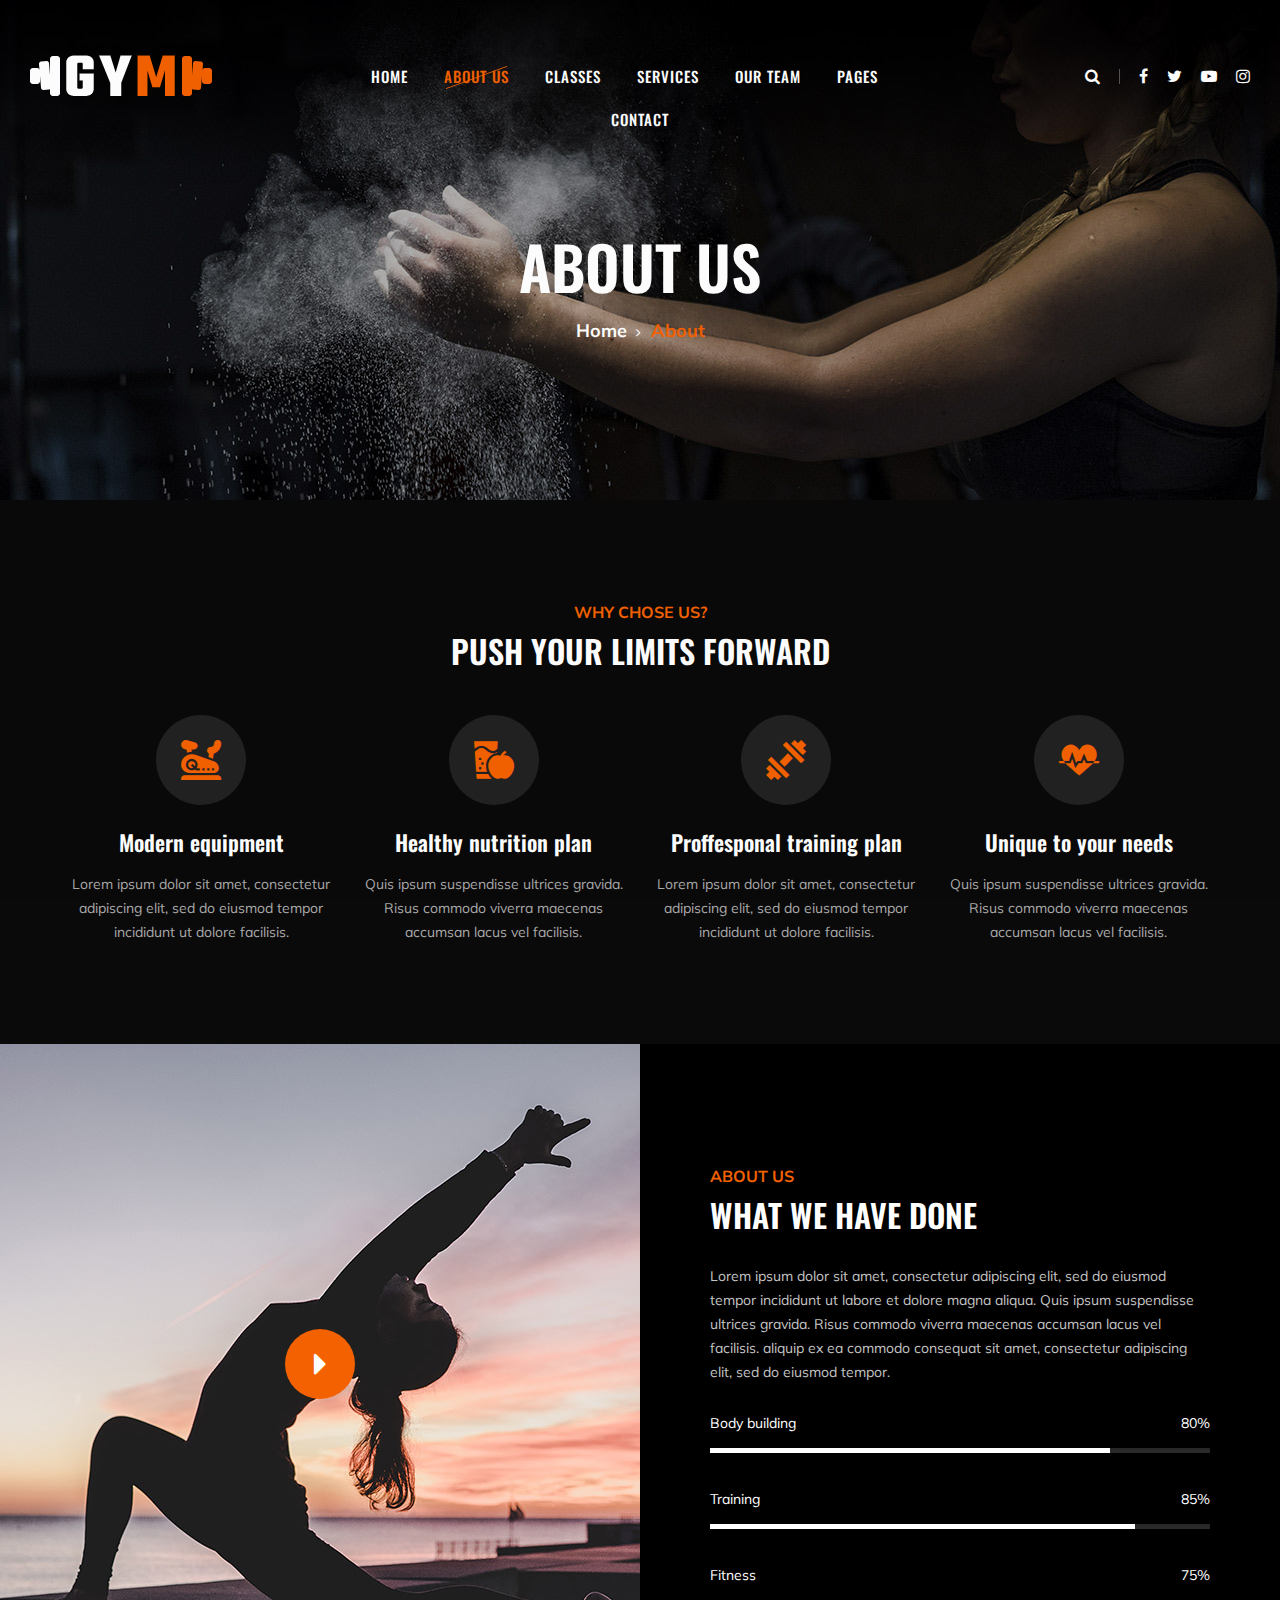
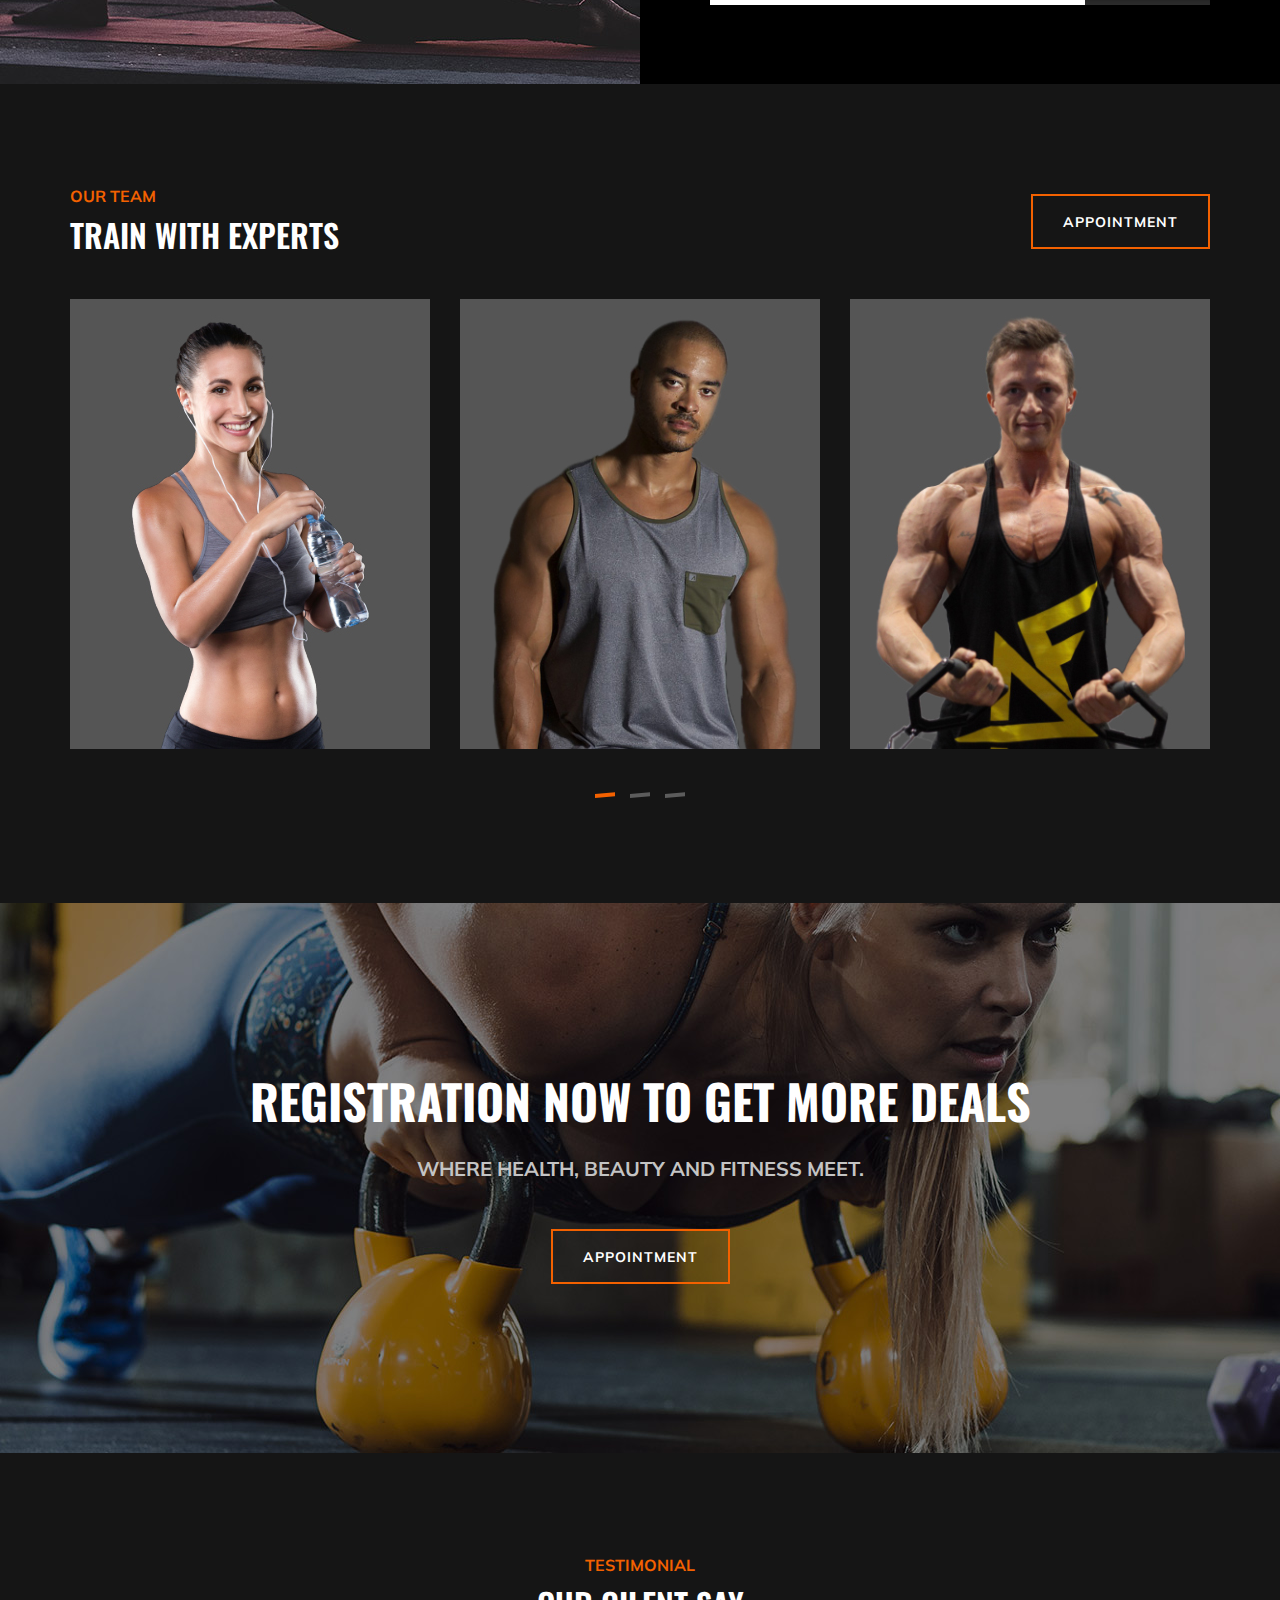
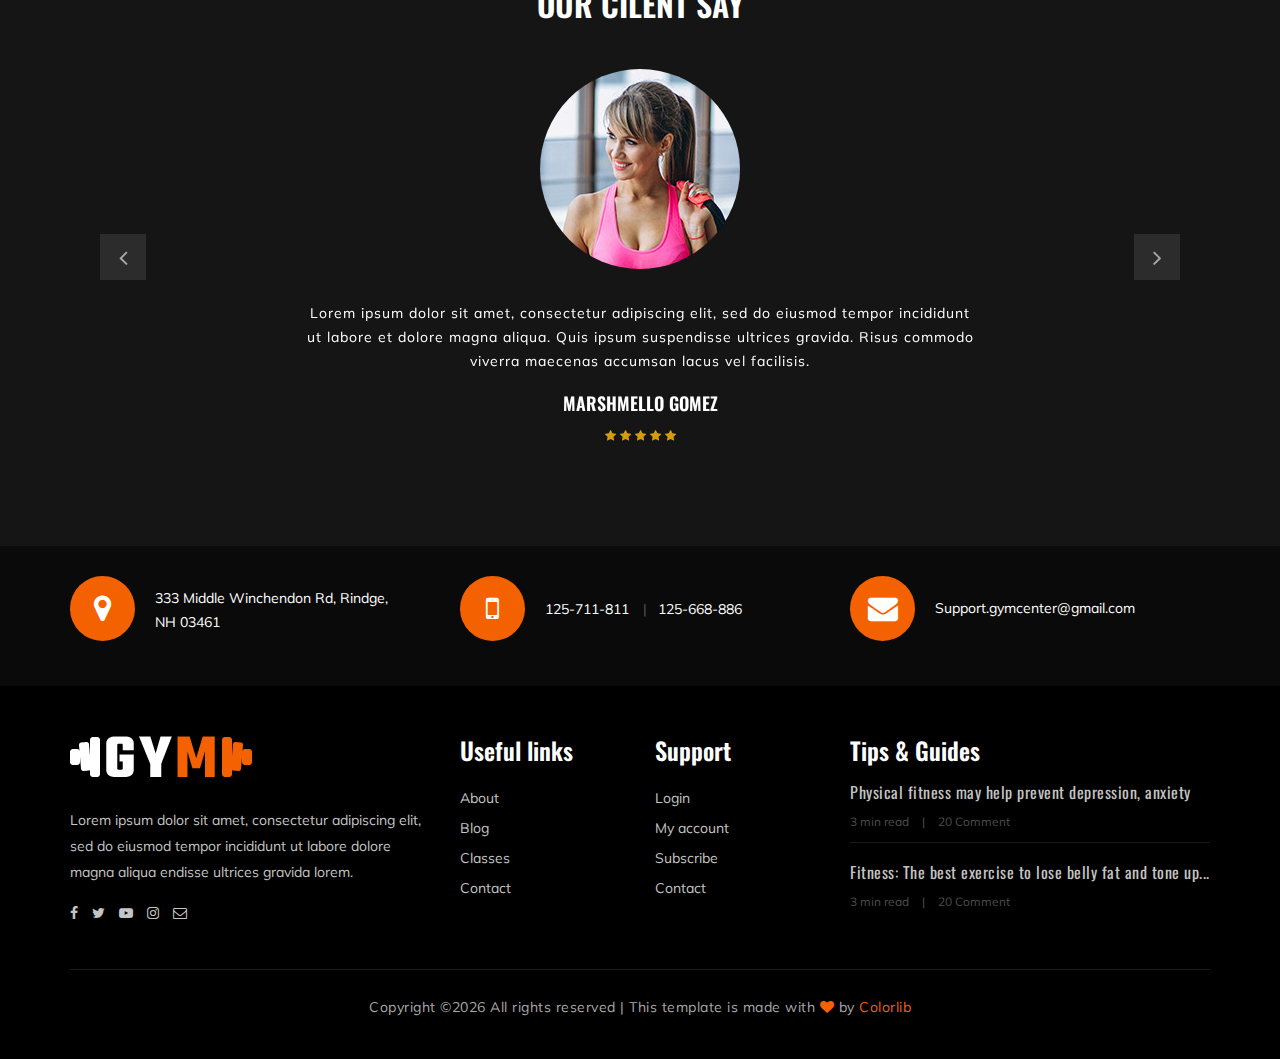
==== gymlife/about-us.html @ efa11c19 "Adicionados arquivos originais do template" ====
<!DOCTYPE html>
<html lang="zxx">

<head>
    <meta charset="UTF-8">
    <meta name="description" content="Gym Template">
    <meta name="keywords" content="Gym, unica, creative, html">
    <meta name="viewport" content="width=device-width, initial-scale=1.0">
    <meta http-equiv="X-UA-Compatible" content="ie=edge">
    <title>Gym | Template</title>

    <!-- Google Font -->
    <link href="https://fonts.googleapis.com/css?family=Muli:300,400,500,600,700,800,900&display=swap" rel="stylesheet">
    <link href="https://fonts.googleapis.com/css?family=Oswald:300,400,500,600,700&display=swap" rel="stylesheet">

    <!-- Css Styles -->
    <link rel="stylesheet" href="css/bootstrap.min.css" type="text/css">
    <link rel="stylesheet" href="css/font-awesome.min.css" type="text/css">
    <link rel="stylesheet" href="css/flaticon.css" type="text/css">
    <link rel="stylesheet" href="css/owl.carousel.min.css" type="text/css">
    <link rel="stylesheet" href="css/barfiller.css" type="text/css">
    <link rel="stylesheet" href="css/magnific-popup.css" type="text/css">
    <link rel="stylesheet" href="css/slicknav.min.css" type="text/css">
    <link rel="stylesheet" href="css/style.css" type="text/css">
</head>

<body>
    <!-- Page Preloder -->
    <div id="preloder">
        <div class="loader"></div>
    </div>

 <!-- Offcanvas Menu Section Begin -->
    <div class="offcanvas-menu-overlay"></div>
    <div class="offcanvas-menu-wrapper">
        <div class="canvas-close">
            <i class="fa fa-close"></i>
        </div>
        <div class="canvas-search search-switch">
            <i class="fa fa-search"></i>
        </div>
        <nav class="canvas-menu mobile-menu">
            <ul>
                <li><a href="./index.html">Home</a></li>
                <li><a href="./about-us.html">About Us</a></li>
                <li><a href="./classes.html">Classes</a></li>
                <li><a href="./services.html">Services</a></li>
                <li><a href="./team.html">Our Team</a></li>
                <li><a href="#">Pages</a>
                    <ul class="dropdown">
                        <li><a href="./about-us.html">About us</a></li>
                        <li><a href="./class-timetable.html">Classes timetable</a></li>
                        <li><a href="./bmi-calculator.html">Bmi calculate</a></li>
                        <li><a href="./team.html">Our team</a></li>
                        <li><a href="./gallery.html">Gallery</a></li>
                        <li><a href="./blog.html">Our blog</a></li>
                        <li><a href="./404.html">404</a></li>
                    </ul>
                </li>
                <li><a href="./contact.html">Contact</a></li>
            </ul>
        </nav>
        <div id="mobile-menu-wrap"></div>
        <div class="canvas-social">
            <a href="#"><i class="fa fa-facebook"></i></a>
            <a href="#"><i class="fa fa-twitter"></i></a>
            <a href="#"><i class="fa fa-youtube-play"></i></a>
            <a href="#"><i class="fa fa-instagram"></i></a>
        </div>
    </div>
    <!-- Offcanvas Menu Section End -->

    <!-- Header Section Begin -->
    <header class="header-section">
        <div class="container-fluid">
            <div class="row">
                <div class="col-lg-3">
                    <div class="logo">
                        <a href="./index.html">
                            <img src="img/logo.png" alt="">
                        </a>
                    </div>
                </div>
                <div class="col-lg-6">
                    <nav class="nav-menu">
                        <ul>
                            <li><a href="./index.html">Home</a></li>
                            <li class="active"><a href="./about-us.html">About Us</a></li>
                            <li><a href="./class-details.html">Classes</a></li>
                            <li><a href="./services.html">Services</a></li>
                            <li><a href="./team.html">Our Team</a></li>
                            <li><a href="#">Pages</a>
                                <ul class="dropdown">
                                    <li><a href="./about-us.html">About us</a></li>
                                    <li><a href="./class-timetable.html">Classes timetable</a></li>
                                    <li><a href="./bmi-calculator.html">Bmi calculate</a></li>
                                    <li><a href="./team.html">Our team</a></li>
                                    <li><a href="./gallery.html">Gallery</a></li>
                                    <li><a href="./blog.html">Our blog</a></li>
                                    <li><a href="./404.html">404</a></li>
                                </ul>
                            </li>
                            <li><a href="./contact.html">Contact</a></li>
                        </ul>
                    </nav>
                </div>
                <div class="col-lg-3">
                    <div class="top-option">
                        <div class="to-search search-switch">
                            <i class="fa fa-search"></i>
                        </div>
                        <div class="to-social">
                            <a href="#"><i class="fa fa-facebook"></i></a>
                            <a href="#"><i class="fa fa-twitter"></i></a>
                            <a href="#"><i class="fa fa-youtube-play"></i></a>
                            <a href="#"><i class="fa fa-instagram"></i></a>
                        </div>
                    </div>
                </div>
            </div>
            <div class="canvas-open">
                <i class="fa fa-bars"></i>
            </div>
        </div>
    </header>
    <!-- Header End -->

    <!-- Breadcrumb Section Begin -->
    <section class="breadcrumb-section set-bg" data-setbg="img/breadcrumb-bg.jpg">
        <div class="container">
            <div class="row">
                <div class="col-lg-12 text-center">
                    <div class="breadcrumb-text">
                        <h2>About us</h2>
                        <div class="bt-option">
                            <a href="./index.html">Home</a>
                            <span>About</span>
                        </div>
                    </div>
                </div>
            </div>
        </div>
    </section>
    <!-- Breadcrumb Section End -->

    <!-- ChoseUs Section Begin -->
    <section class="choseus-section spad">
        <div class="container">
            <div class="row">
                <div class="col-lg-12">
                    <div class="section-title">
                        <span>Why chose us?</span>
                        <h2>PUSH YOUR LIMITS FORWARD</h2>
                    </div>
                </div>
            </div>
            <div class="row">
                <div class="col-lg-3 col-sm-6">
                    <div class="cs-item">
                        <span class="flaticon-034-stationary-bike"></span>
                        <h4>Modern equipment</h4>
                        <p>Lorem ipsum dolor sit amet, consectetur adipiscing elit, sed do eiusmod tempor incididunt ut
                            dolore facilisis.</p>
                    </div>
                </div>
                <div class="col-lg-3 col-sm-6">
                    <div class="cs-item">
                        <span class="flaticon-033-juice"></span>
                        <h4>Healthy nutrition plan</h4>
                        <p>Quis ipsum suspendisse ultrices gravida. Risus commodo viverra maecenas accumsan lacus vel
                            facilisis.</p>
                    </div>
                </div>
                <div class="col-lg-3 col-sm-6">
                    <div class="cs-item">
                        <span class="flaticon-002-dumbell"></span>
                        <h4>Proffesponal training plan</h4>
                        <p>Lorem ipsum dolor sit amet, consectetur adipiscing elit, sed do eiusmod tempor incididunt ut
                            dolore facilisis.</p>
                    </div>
                </div>
                <div class="col-lg-3 col-sm-6">
                    <div class="cs-item">
                        <span class="flaticon-014-heart-beat"></span>
                        <h4>Unique to your needs</h4>
                        <p>Quis ipsum suspendisse ultrices gravida. Risus commodo viverra maecenas accumsan lacus vel
                            facilisis.</p>
                    </div>
                </div>
            </div>
        </div>
    </section>
    <!-- ChoseUs Section End -->

    <!-- About US Section Begin -->
    <section class="aboutus-section">
        <div class="container-fluid">
            <div class="row">
                <div class="col-lg-6 p-0">
                    <div class="about-video set-bg" data-setbg="img/about-us.jpg">
                        <a href="https://www.youtube.com/watch?v=EzKkl64rRbM" class="play-btn video-popup"><i
                                class="fa fa-caret-right"></i></a>
                    </div>
                </div>
                <div class="col-lg-6 p-0">
                    <div class="about-text">
                        <div class="section-title">
                            <span>About Us</span>
                            <h2>What we have done</h2>
                        </div>
                        <div class="at-desc">
                            <p>Lorem ipsum dolor sit amet, consectetur adipiscing elit, sed do eiusmod tempor incididunt
                                ut labore et dolore magna aliqua. Quis ipsum suspendisse ultrices gravida. Risus commodo
                                viverra maecenas accumsan lacus vel facilisis. aliquip ex ea commodo consequat sit amet,
                                consectetur adipiscing elit, sed do eiusmod tempor.</p>
                        </div>
                        <div class="about-bar">
                            <div class="ab-item">
                                <p>Body building</p>
                                <div id="bar1" class="barfiller">
                                    <span class="fill" data-percentage="80"></span>
                                    <div class="tipWrap">
                                        <span class="tip"></span>
                                    </div>
                                </div>
                            </div>
                            <div class="ab-item">
                                <p>Training</p>
                                <div id="bar2" class="barfiller">
                                    <span class="fill" data-percentage="85"></span>
                                    <div class="tipWrap">
                                        <span class="tip"></span>
                                    </div>
                                </div>
                            </div>
                            <div class="ab-item">
                                <p>Fitness</p>
                                <div id="bar3" class="barfiller">
                                    <span class="fill" data-percentage="75"></span>
                                    <div class="tipWrap">
                                        <span class="tip"></span>
                                    </div>
                                </div>
                            </div>
                        </div>
                    </div>
                </div>
            </div>
        </div>
    </section>
    <!-- About US Section End -->

    <!-- Team Section Begin -->
    <section class="team-section spad">
        <div class="container">
            <div class="row">
                <div class="col-lg-12">
                    <div class="team-title">
                        <div class="section-title">
                            <span>Our Team</span>
                            <h2>TRAIN WITH EXPERTS</h2>
                        </div>
                        <a href="#" class="primary-btn btn-normal appoinment-btn">appointment</a>
                    </div>
                </div>
            </div>
            <div class="row">
                <div class="ts-slider owl-carousel">
                    <div class="col-lg-4">
                        <div class="ts-item set-bg" data-setbg="img/team/team-1.jpg">
                            <div class="ts_text">
                                <h4>Athart Rachel</h4>
                                <span>Gym Trainer</span>
                            </div>
                        </div>
                    </div>
                    <div class="col-lg-4">
                        <div class="ts-item set-bg" data-setbg="img/team/team-2.jpg">
                            <div class="ts_text">
                                <h4>Athart Rachel</h4>
                                <span>Gym Trainer</span>
                            </div>
                        </div>
                    </div>
                    <div class="col-lg-4">
                        <div class="ts-item set-bg" data-setbg="img/team/team-3.jpg">
                            <div class="ts_text">
                                <h4>Athart Rachel</h4>
                                <span>Gym Trainer</span>
                            </div>
                        </div>
                    </div>
                    <div class="col-lg-4">
                        <div class="ts-item set-bg" data-setbg="img/team/team-4.jpg">
                            <div class="ts_text">
                                <h4>Athart Rachel</h4>
                                <span>Gym Trainer</span>
                            </div>
                        </div>
                    </div>
                    <div class="col-lg-4">
                        <div class="ts-item set-bg" data-setbg="img/team/team-5.jpg">
                            <div class="ts_text">
                                <h4>Athart Rachel</h4>
                                <span>Gym Trainer</span>
                            </div>
                        </div>
                    </div>
                    <div class="col-lg-4">
                        <div class="ts-item set-bg" data-setbg="img/team/team-6.jpg">
                            <div class="ts_text">
                                <h4>Athart Rachel</h4>
                                <span>Gym Trainer</span>
                            </div>
                        </div>
                    </div>
                </div>
            </div>
        </div>
    </section>
    <!-- Team Section End -->

    <!-- Banner Section Begin -->
    <section class="banner-section set-bg" data-setbg="img/banner-bg.jpg">
        <div class="container">
            <div class="row">
                <div class="col-lg-12 text-center">
                    <div class="bs-text">
                        <h2>registration now to get more deals</h2>
                        <div class="bt-tips">Where health, beauty and fitness meet.</div>
                        <a href="#" class="primary-btn  btn-normal">Appointment</a>
                    </div>
                </div>
            </div>
        </div>
    </section>
    <!-- Banner Section End -->

    <!-- Testimonial Section Begin -->
    <section class="testimonial-section spad">
        <div class="container">
            <div class="row">
                <div class="col-lg-12">
                    <div class="section-title">
                        <span>Testimonial</span>
                        <h2>Our cilent say</h2>
                    </div>
                </div>
            </div>
            <div class="ts_slider owl-carousel">
                <div class="ts_item">
                    <div class="row">
                        <div class="col-lg-12 text-center">
                            <div class="ti_pic">
                                <img src="img/testimonial/testimonial-1.jpg" alt="">
                            </div>
                            <div class="ti_text">
                                <p>Lorem ipsum dolor sit amet, consectetur adipiscing elit, sed do eiusmod tempor
                                    incididunt<br /> ut labore et dolore magna aliqua. Quis ipsum suspendisse ultrices
                                    gravida. Risus commodo<br /> viverra maecenas accumsan lacus vel facilisis.</p>
                                <h5>Marshmello Gomez</h5>
                                <div class="tt-rating">
                                    <i class="fa fa-star"></i>
                                    <i class="fa fa-star"></i>
                                    <i class="fa fa-star"></i>
                                    <i class="fa fa-star"></i>
                                    <i class="fa fa-star"></i>
                                </div>
                            </div>
                        </div>
                    </div>
                </div>
                <div class="ts_item">
                    <div class="row">
                        <div class="col-lg-12 text-center">
                            <div class="ti_pic">
                                <img src="img/testimonial/testimonial-2.jpg" alt="">
                            </div>
                            <div class="ti_text">
                                <p>Lorem ipsum dolor sit amet, consectetur adipiscing elit, sed do eiusmod tempor
                                    incididunt<br /> ut labore et dolore magna aliqua. Quis ipsum suspendisse ultrices
                                    gravida. Risus commodo<br /> viverra maecenas accumsan lacus vel facilisis.</p>
                                <h5>Marshmello Gomez</h5>
                                <div class="tt-rating">
                                    <i class="fa fa-star"></i>
                                    <i class="fa fa-star"></i>
                                    <i class="fa fa-star"></i>
                                    <i class="fa fa-star"></i>
                                    <i class="fa fa-star"></i>
                                </div>
                            </div>
                        </div>
                    </div>
                </div>
            </div>
        </div>
    </section>
    <!-- Testimonial Section End -->

    <!-- Get In Touch Section Begin -->
    <div class="gettouch-section">
        <div class="container">
            <div class="row">
                <div class="col-md-4">
                    <div class="gt-text">
                        <i class="fa fa-map-marker"></i>
                        <p>333 Middle Winchendon Rd, Rindge,<br/> NH 03461</p>
                    </div>
                </div>
                <div class="col-md-4">
                    <div class="gt-text">
                        <i class="fa fa-mobile"></i>
                        <ul>
                            <li>125-711-811</li>
                            <li>125-668-886</li>
                        </ul>
                    </div>
                </div>
                <div class="col-md-4">
                    <div class="gt-text email">
                        <i class="fa fa-envelope"></i>
                        <p>Support.gymcenter@gmail.com</p>
                    </div>
                </div>
            </div>
        </div>
    </div>
    <!-- Get In Touch Section End -->

    <!-- Footer Section Begin -->
    <section class="footer-section">
        <div class="container">
            <div class="row">
                <div class="col-lg-4">
                    <div class="fs-about">
                        <div class="fa-logo">
                            <a href="#"><img src="img/logo.png" alt=""></a>
                        </div>
                        <p>Lorem ipsum dolor sit amet, consectetur adipiscing elit, sed do eiusmod tempor incididunt ut
                            labore dolore magna aliqua endisse ultrices gravida lorem.</p>
                        <div class="fa-social">
                            <a href="#"><i class="fa fa-facebook"></i></a>
                            <a href="#"><i class="fa fa-twitter"></i></a>
                            <a href="#"><i class="fa fa-youtube-play"></i></a>
                            <a href="#"><i class="fa fa-instagram"></i></a>
                            <a href="#"><i class="fa  fa-envelope-o"></i></a>
                        </div>
                    </div>
                </div>
                <div class="col-lg-2 col-md-3 col-sm-6">
                    <div class="fs-widget">
                        <h4>Useful links</h4>
                        <ul>
                            <li><a href="#">About</a></li>
                            <li><a href="#">Blog</a></li>
                            <li><a href="#">Classes</a></li>
                            <li><a href="#">Contact</a></li>
                        </ul>
                    </div>
                </div>
                <div class="col-lg-2 col-md-3 col-sm-6">
                    <div class="fs-widget">
                        <h4>Support</h4>
                        <ul>
                            <li><a href="#">Login</a></li>
                            <li><a href="#">My account</a></li>
                            <li><a href="#">Subscribe</a></li>
                            <li><a href="#">Contact</a></li>
                        </ul>
                    </div>
                </div>
                <div class="col-lg-4 col-md-6">
                    <div class="fs-widget">
                        <h4>Tips & Guides</h4>
                        <div class="fw-recent">
                            <h6><a href="#">Physical fitness may help prevent depression, anxiety</a></h6>
                            <ul>
                                <li>3 min read</li>
                                <li>20 Comment</li>
                            </ul>
                        </div>
                        <div class="fw-recent">
                            <h6><a href="#">Fitness: The best exercise to lose belly fat and tone up...</a></h6>
                            <ul>
                                <li>3 min read</li>
                                <li>20 Comment</li>
                            </ul>
                        </div>
                    </div>
                </div>
            </div>
            <div class="row">
                <div class="col-lg-12 text-center">
                    <div class="copyright-text">
                        <p><!-- Link back to Colorlib can't be removed. Template is licensed under CC BY 3.0. -->
  Copyright &copy;<script>document.write(new Date().getFullYear());</script> All rights reserved | This template is made with <i class="fa fa-heart" aria-hidden="true"></i> by <a href="https://colorlib.com" target="_blank">Colorlib</a>
  <!-- Link back to Colorlib can't be removed. Template is licensed under CC BY 3.0. --></p>
                    </div>
                </div>
            </div>
        </div>
    </section>
    <!-- Footer Section End -->

    <!-- Search model Begin -->
    <div class="search-model">
        <div class="h-100 d-flex align-items-center justify-content-center">
            <div class="search-close-switch">+</div>
            <form class="search-model-form">
                <input type="text" id="search-input" placeholder="Search here.....">
            </form>
        </div>
    </div>
    <!-- Search model end -->

    <!-- Js Plugins -->
    <script src="js/jquery-3.3.1.min.js"></script>
    <script src="js/bootstrap.min.js"></script>
    <script src="js/jquery.magnific-popup.min.js"></script>
    <script src="js/masonry.pkgd.min.js"></script>
    <script src="js/jquery.barfiller.js"></script>
    <script src="js/jquery.slicknav.js"></script>
    <script src="js/owl.carousel.min.js"></script>
    <script src="js/main.js"></script>


</body>

</html>
---- gymlife/css/flaticon.css ----
/*
  	Flaticon icon font: Flaticon
  	Creation date: 19/02/2019 07:27
  	*/

@font-face {
  font-family: "Flaticon";
  src: url("../fonts/Flaticon.eot");
  src: url("../fonts/Flaticon.eot?#iefix") format("embedded-opentype"),
       url("../fonts/Flaticon.woff2") format("woff2"),
       url("../fonts/Flaticon.woff") format("woff"),
       url("../fonts/Flaticon.ttf") format("truetype"),
       url("../fonts/Flaticon.svg#Flaticon") format("svg");
  font-weight: normal;
  font-style: normal;
}

@media screen and (-webkit-min-device-pixel-ratio:0) {
  @font-face {
    font-family: "Flaticon";
    src: url("../fonts/Flaticon.svg#Flaticon") format("svg");
  }
}

[class^="flaticon-"]:before, [class*=" flaticon-"]:before,
[class^="flaticon-"]:after, [class*=" flaticon-"]:after {   
  font-family: Flaticon;
  font-size: 40px;
  font-style: normal;
  margin-left: 0;
}

.flaticon-001-mattress:before { content: "\f100"; }
.flaticon-002-dumbell:before { content: "\f101"; }
.flaticon-003-weight:before { content: "\f102"; }
.flaticon-004-measuring-tape:before { content: "\f103"; }
.flaticon-005-clipboard:before { content: "\f104"; }
.flaticon-006-weight-1:before { content: "\f105"; }
.flaticon-007-rings:before { content: "\f106"; }
.flaticon-008-calendar:before { content: "\f107"; }
.flaticon-009-smartwatch:before { content: "\f108"; }
.flaticon-010-lockers:before { content: "\f109"; }
.flaticon-011-punching-ball:before { content: "\f10a"; }
.flaticon-012-bag:before { content: "\f10b"; }
.flaticon-013-balance:before { content: "\f10c"; }
.flaticon-014-heart-beat:before { content: "\f10d"; }
.flaticon-015-proteins:before { content: "\f10e"; }
.flaticon-016-fitness:before { content: "\f10f"; }
.flaticon-017-pull-up-bar:before { content: "\f110"; }
.flaticon-018-scale:before { content: "\f111"; }
.flaticon-019-bands:before { content: "\f112"; }
.flaticon-020-smartphone:before { content: "\f113"; }
.flaticon-021-tshirt:before { content: "\f114"; }
.flaticon-022-short:before { content: "\f115"; }
.flaticon-023-dumbbells:before { content: "\f116"; }
.flaticon-024-jumping-rope:before { content: "\f117"; }
.flaticon-025-fitness-1:before { content: "\f118"; }
.flaticon-026-gym:before { content: "\f119"; }
.flaticon-027-fitness-2:before { content: "\f11a"; }
.flaticon-028-weightlifting:before { content: "\f11b"; }
.flaticon-029-wheel:before { content: "\f11c"; }
.flaticon-030-dumbbells-1:before { content: "\f11d"; }
.flaticon-031-workout:before { content: "\f11e"; }
.flaticon-032-bottle:before { content: "\f11f"; }
.flaticon-033-juice:before { content: "\f120"; }
.flaticon-034-stationary-bike:before { content: "\f121"; }
.flaticon-035-punching-ball-1:before { content: "\f122"; }
.flaticon-036-timer:before { content: "\f123"; }
.flaticon-037-medal:before { content: "\f124"; }
.flaticon-038-treadmill:before { content: "\f125"; }
.flaticon-039-syringe:before { content: "\f126"; }
.flaticon-040-whistle:before { content: "\f127"; }
.flaticon-041-chest:before { content: "\f128"; }
.flaticon-042-pills:before { content: "\f129"; }
.flaticon-043-mp3:before { content: "\f12a"; }
.flaticon-044-no-smoking:before { content: "\f12b"; }
.flaticon-045-boxing-gloves:before { content: "\f12c"; }
.flaticon-046-gloves:before { content: "\f12d"; }
.flaticon-047-buck:before { content: "\f12e"; }
.flaticon-048-headgear:before { content: "\f12f"; }
.flaticon-049-hand-grip:before { content: "\f130"; }
.flaticon-050-no-fast-food:before { content: "\f131"; }
---- gymlife/css/barfiller.css ----
body {
    font-family: Arial;
}

.barfiller {
    width:100%;
    height:12px;
    background:#fcfcfc;
    border:1px solid #ccc;
    position:relative;
    margin-bottom:20px;
    box-shadow: inset 1px 4px 9px -6px rgba(0,0,0,.5); 
    -moz-box-shadow: inset 1px 4px 9px -6px rgba(0,0,0,.5); 
}

.barfiller .fill {
    display:block;
    position:relative;
    width:0px;
    height:100%;
    background:#333;
    z-index:1;
}

.barfiller .tipWrap {
    display:none;
}

.barfiller .tip {
    margin-top:-30px;
    padding:2px 4px;
    font-size:11px;
    color:#fff;
    left:0px;
    position: relative;;
    z-index:2;
    background: #333;
} 

.barfiller .tip:after {
    border:solid;
    border-color:rgba(0,0,0,.8) transparent;
    border-width:6px 6px 0 6px;
    content:"";
    display:block;
    position:absolute;
    left:9px;
    top:100%;
    z-index:9
}
---- gymlife/css/style.css ----
/******************************************************************
  Template Name: Gym
  Description:  Gym Fitness HTML Template
  Author: Colorlib
  Author URI: https://colorlib.com
  Version: 1.0
  Created: Colorlib
******************************************************************/

/*------------------------------------------------------------------
[Table of contents]

1.  Template default CSS
	1.1	Variables
	1.2	Mixins
	1.3	Flexbox
	1.4	Reset
2.  Helper Css
3.  Header Section
4.  Hero Section
5.  Service Section
6.  Class Section
7.  Price Plan Section
8.  Trainer Section
9.  Contact
10.  Footer Style

-------------------------------------------------------------------*/

/*----------------------------------------*/

/* Template default CSS
/*----------------------------------------*/

html,
body {
	height: 100%;
	font-family: "Muli", sans-serif;
	-webkit-font-smoothing: antialiased;
	font-smoothing: antialiased;
}

h1,
h2,
h3,
h4,
h5,
h6 {
	margin: 0;
	color: #111111;
	font-weight: 400;
	font-family: "Oswald", sans-serif;
}

h1 {
	font-size: 70px;
}

h2 {
	font-size: 36px;
}

h3 {
	font-size: 30px;
}

h4 {
	font-size: 24px;
}

h5 {
	font-size: 18px;
}

h6 {
	font-size: 16px;
}

p {
	font-size: 14px;
	font-family: "Muli", sans-serif;
	color: #a9a9a9;
	font-weight: 400;
	line-height: 24px;
	margin: 0 0 15px 0;
}

img {
	max-width: 100%;
}

input:focus,
select:focus,
button:focus,
textarea:focus {
	outline: none;
}

a:hover,
a:focus {
	text-decoration: none;
	outline: none;
	color: #fff;
}

ul,
ol {
	padding: 0;
	margin: 0;
}

/*---------------------
  Helper CSS
-----------------------*/

.section-title {
	margin-bottom: 45px;
	text-align: center;
}

.section-title span {
	font-size: 16px;
	color: #f36100;
	text-transform: uppercase;
	font-weight: 700;
}

.section-title h2 {
	color: #ffffff;
	font-size: 32px;
	font-weight: 600;
	text-transform: uppercase;
	margin-top: 8px;
}

.set-bg {
	background-repeat: no-repeat;
	background-size: cover;
	background-position: top center;
}

.spad {
	padding-top: 100px;
	padding-bottom: 100px;
}

.spad-2 {
	padding-top: 50px;
	padding-bottom: 70px;
}

.text-white h1,
.text-white h2,
.text-white h3,
.text-white h4,
.text-white h5,
.text-white h6,
.text-white p,
.text-white span,
.text-white li,
.text-white a {
	color: #fff;
}

/* buttons */

.primary-btn {
	display: inline-block;
	font-size: 14px;
	padding: 17px 30px 16px;
	color: #ffffff;
	background: #f36100;
	line-height: normal;
	letter-spacing: 1px;
	text-transform: uppercase;
	font-weight: 700;
}

.primary-btn.btn-normal {
	-webkit-transition: all 0.3s;
	-o-transition: all 0.3s;
	transition: all 0.3s;
}

.primary-btn.btn-normal:hover {
	background: #f36100;
	border-color: #f36100;
}

/* Preloder */

#preloder {
	position: fixed;
	width: 100%;
	height: 100%;
	top: 0;
	left: 0;
	z-index: 999999;
	background: #000;
}

.loader {
	width: 40px;
	height: 40px;
	position: absolute;
	top: 50%;
	left: 50%;
	margin-top: -13px;
	margin-left: -13px;
	border-radius: 60px;
	animation: loader 0.8s linear infinite;
	-webkit-animation: loader 0.8s linear infinite;
}

@keyframes loader {
	0% {
		-webkit-transform: rotate(0deg);
		transform: rotate(0deg);
		border: 4px solid #f44336;
		border-left-color: transparent;
	}
	50% {
		-webkit-transform: rotate(180deg);
		transform: rotate(180deg);
		border: 4px solid #673ab7;
		border-left-color: transparent;
	}
	100% {
		-webkit-transform: rotate(360deg);
		transform: rotate(360deg);
		border: 4px solid #f44336;
		border-left-color: transparent;
	}
}

@-webkit-keyframes loader {
	0% {
		-webkit-transform: rotate(0deg);
		border: 4px solid #f44336;
		border-left-color: transparent;
	}
	50% {
		-webkit-transform: rotate(180deg);
		border: 4px solid #673ab7;
		border-left-color: transparent;
	}
	100% {
		-webkit-transform: rotate(360deg);
		border: 4px solid #f44336;
		border-left-color: transparent;
	}
}

.spacial-controls {
	position: fixed;
	width: 111px;
	height: 91px;
	top: 0;
	right: 0;
	z-index: 999;
}

.spacial-controls .search-switch {
	display: block;
	height: 100%;
	padding-top: 30px;
	background: #323232;
	text-align: center;
	cursor: pointer;
}

.search-model {
	display: none;
	position: fixed;
	width: 100%;
	height: 100%;
	left: 0;
	top: 0;
	background: #000;
	z-index: 99999;
}

.search-model-form {
	padding: 0 15px;
}

.search-model-form input {
	width: 500px;
	font-size: 40px;
	border: none;
	border-bottom: 2px solid #333;
	background: none;
	color: #999;
}

.search-close-switch {
	position: absolute;
	width: 50px;
	height: 50px;
	background: #333;
	color: #fff;
	text-align: center;
	border-radius: 50%;
	font-size: 28px;
	line-height: 28px;
	top: 30px;
	cursor: pointer;
	-webkit-transform: rotate(45deg);
	-ms-transform: rotate(45deg);
	transform: rotate(45deg);
	display: -webkit-box;
	display: -ms-flexbox;
	display: flex;
	-webkit-box-align: center;
	-ms-flex-align: center;
	align-items: center;
	-webkit-box-pack: center;
	-ms-flex-pack: center;
	justify-content: center;
}

/*---------------------
  Header
-----------------------*/

.header-section {
	position: absolute;
	left: 0;
	top: 0;
	width: 100%;
	padding: 0 15px;
	padding-top: 55px;
	z-index: 99;
}

.logo a {
	display: inline-block;
}

.nav-menu {
	text-align: center;
}

.nav-menu ul li {
	list-style: none;
	display: inline-block;
	margin-right: 32px;
	position: relative;
	z-index: 1;
}

.nav-menu ul li .dropdown {
	position: absolute;
	left: -30px;
	top: 58px;
	width: 180px;
	background: #252525;
	z-index: 99;
	text-align: left;
	padding: 13px 0 20px;
	opacity: 0;
	visibility: hidden;
	-webkit-transition: all 0.3s;
	-o-transition: all 0.3s;
	transition: all 0.3s;
}

.nav-menu ul li .dropdown li {
	margin-right: 0;
	display: block;
}

.nav-menu ul li .dropdown li a {
	display: block;
	text-transform: none;
	padding: 6px 0 6px 30px;
	font-weight: 400;
}

.nav-menu ul li .dropdown li a:after {
	display: none;
}

.nav-menu ul li:last-child {
	margin-right: 0;
}

.nav-menu ul li.active>a {
	color: #f36100;
}

.nav-menu ul li.active>a:after {
	opacity: 1;
}

.nav-menu ul li:hover>a {
	color: #f36100;
}

.nav-menu ul li:hover>a:after {
	opacity: 1;
}

.nav-menu ul li:hover .dropdown {
	opacity: 1;
	visibility: visible;
}

.nav-menu ul li a {
	color: #ffffff;
	display: block;
	font-size: 15px;
	font-weight: 500;
	text-transform: uppercase;
	letter-spacing: 1px;
	font-family: "Oswald", sans-serif;
	padding: 10px 0px;
	position: relative;
	-webkit-transition: all 0.3s;
	-o-transition: all 0.3s;
	transition: all 0.3s;
}

.nav-menu ul li a:after {
	position: absolute;
	left: 0;
	top: 22px;
	height: 1px;
	width: 100%;
	background: #f36100;
	content: "";
	-webkit-transform: rotate(-20deg);
	-ms-transform: rotate(-20deg);
	transform: rotate(-20deg);
	opacity: 0;
	-webkit-transition: all 0.3s;
	-o-transition: all 0.3s;
	transition: all 0.3s;
}

.top-option {
	text-align: right;
	padding: 9px 0;
}

.top-option .to-search {
	display: inline-block;
	padding-right: 20px;
	position: relative;
}

.top-option .to-search:after {
	position: absolute;
	right: 0;
	top: 5px;
	height: 15px;
	width: 1px;
	background: rgba(255, 255, 255, 0.3);
	content: "";
}

.top-option .to-search i {
	font-size: 16px;
	color: #ffffff;
	cursor: pointer;
}

.top-option .to-social {
	display: inline-block;
}

.top-option .to-social a {
	display: inline-block;
	color: #ffffff;
	font-size: 16px;
	margin-left: 15px;
}

.offcanvas-menu-wrapper {
	display: none;
}

.canvas-open {
	display: none;
}

/*---------------------
  Hero Section
-----------------------*/

.hs-slider.owl-carousel .owl-item.active .hs-item .hi-text span {
	position: relative;
	top: 0;
	-webkit-transition: all 0.2s ease 0.2s;
	-o-transition: all 0.2s ease 0.2s;
	transition: all 0.2s ease 0.2s;
	opacity: 1;
}

.hs-slider.owl-carousel .owl-item.active .hs-item .hi-text h1 {
	position: relative;
	top: 0;
	-webkit-transition: all 0.4s ease 0.4s;
	-o-transition: all 0.4s ease 0.4s;
	transition: all 0.4s ease 0.4s;
	opacity: 1;
}

.hs-slider.owl-carousel .owl-item.active .hs-item .hi-text .primary-btn {
	position: relative;
	top: 0;
	-webkit-transition: all 0.6s ease 0.6s;
	-o-transition: all 0.6s ease 0.6s;
	transition: all 0.6s ease 0.6s;
	opacity: 1;
}

.hs-slider.owl-carousel .owl-nav button {
	height: 46px;
	width: 46px;
	color: #a9a9a9;
	background: rgba(255, 255, 255, 0.1);
	line-height: 46px;
	text-align: center;
	position: absolute;
	font-size: 24px;
	left: 30px;
	top: 50%;
	-webkit-transform: translateY(-23px);
	-ms-transform: translateY(-23px);
	transform: translateY(-23px);
}

.hs-slider.owl-carousel .owl-nav button.owl-next {
	left: auto;
	right: 30px;
}

.hs-slider .hs-item {
	height: 1040px;
	display: -webkit-box;
	display: -ms-flexbox;
	display: flex;
	-ms-flex-line-pack: center;
	align-content: center;
	padding-top: 355px;
}

.hs-slider .hs-item .hi-text span {
	display: block;
	font-size: 18px;
	color: #ffffff;
	text-transform: uppercase;
	font-weight: 700;
	letter-spacing: 6px;
	margin-bottom: 18px;
	position: relative;
	top: 100px;
	opacity: 0;
}

.hs-slider .hs-item .hi-text h1 {
	font-size: 80px;
	color: #ffffff;
	font-weight: 700;
	text-transform: uppercase;
	line-height: 90px;
	margin-bottom: 42px;
	position: relative;
	top: 100px;
	opacity: 0;
}

.hs-slider .hs-item .hi-text h1 strong {
	color: #f36100;
}

.hs-slider .hs-item .hi-text .primary-btn {
	position: relative;
	top: 100px;
	opacity: 0;
}

/*---------------------
  ChoseUs Section
-----------------------*/

.choseus-section {
	background: #0a0a0a;
	padding-bottom: 70px;
}

.cs-item {
	text-align: center;
	margin-bottom: 30px;
}

.cs-item:hover span {
	background: #f36100;
	color: #ffffff;
}

.cs-item span {
	height: 90px;
	width: 90px;
	background: rgba(255, 255, 255, 0.1);
	border-radius: 50%;
	display: inline-block;
	color: #f36100;
	line-height: 90px;
	text-align: center;
	-webkit-transition: all 0.3s;
	-o-transition: all 0.3s;
	transition: all 0.3s;
}

.cs-item h4 {
	color: #ffffff;
	font-size: 22px;
	font-weight: 600;
	margin-top: 24px;
	margin-bottom: 16px;
}

/*---------------------
  Classes Section
-----------------------*/

.classes-section {
	background: #151515;
	padding-bottom: 80px;
}

.classes-section .section-title {
	margin-bottom: 35px;
}

.class-item {
	overflow: hidden;
	margin-bottom: 30px;
}

.class-item .ci-pic img {
	min-width: 100%;
}

.class-item .ci-text {
	background: #0a0a0a;
	position: relative;
	padding: 10px 30px 26px 30px;
	z-index: 1;
}

.class-item .ci-text:after {
	position: absolute;
	left: -5px;
	top: -44px;
	height: 100px;
	width: 600px;
	border-top: 4px solid #464646;
	background: #0a0a0a;
	content: "";
	-webkit-transform: rotate(-5deg);
	-ms-transform: rotate(-5deg);
	transform: rotate(-5deg);
	z-index: -1;
}

.class-item .ci-text span {
	color: #f36100;
	font-size: 12px;
	text-transform: uppercase;
	font-weight: 700;
}

.class-item .ci-text h5 {
	font-size: 20px;
	color: #ffffff;
	font-weight: 600;
	text-transform: uppercase;
	margin-top: 4px;
}

.class-item .ci-text h4 {
	font-size: 26px;
	color: #ffffff;
	font-weight: 600;
	text-transform: uppercase;
	margin-top: 4px;
}

.class-item .ci-text a {
	display: inline-block;
	width: 46px;
	height: 46px;
	background: rgba(255, 255, 255, 0.1);
	line-height: 46px;
	text-align: center;
	font-size: 24px;
	color: #ffffff;
	position: absolute;
	right: 30px;
	bottom: 26px;
}

/*---------------------
  Banner Section
-----------------------*/

.banner-section {
	height: 550px;
	display: -webkit-box;
	display: -ms-flexbox;
	display: flex;
	-webkit-box-align: center;
	-ms-flex-align: center;
	align-items: center;
	-webkit-box-pack: center;
	-ms-flex-pack: center;
	justify-content: center;
}

.bs-text.service-banner .bt-tips {
	margin-bottom: 35px;
}

.bs-text h2 {
	font-size: 48px;
	color: #ffffff;
	font-weight: 700;
	text-transform: uppercase;
	margin-bottom: 25px;
}

.bs-text .bt-tips {
	font-size: 20px;
	color: #c4c4c4;
	font-weight: 700;
	text-transform: uppercase;
	margin-bottom: 45px;
}

.bs-text .primary-btn {
	background: transparent;
	border: 2px solid #f36100;
}

.bs-text .play-btn {
	display: inline-block;
	height: 70px;
	width: 70px;
	background: #f36100;
	border-radius: 50%;
	line-height: 70px;
	text-align: center;
	font-size: 36px;
	color: #ffffff;
}

/*---------------------
  Pricing Section
-----------------------*/

.pricing-section {
	background: #151515;
}

.pricing-section .section-title {
	margin-bottom: 56px;
}

.ps-item {
	text-align: center;
	padding: 40px 30px 52px;
	border: 1px solid #464646;
	-webkit-transform: skewY(-4deg);
	-ms-transform: skewY(-4deg);
	transform: skewY(-4deg);
	-webkit-transition: all 0.5s;
	-o-transition: all 0.5s;
	transition: all 0.5s;
	margin-bottom: 30px;
	position: relative;
}

.ps-item:hover {
	background: #ffffff;
	border-color: #ffffff;
}

.ps-item:hover h3 {
	color: #111111;
}

.ps-item:hover .pi-price span {
	color: #444444;
}

.ps-item:hover ul li {
	color: #111111;
	font-weight: 600;
}

.ps-item:hover .primary-btn.pricing-btn {
	background: #f36100;
}

.ps-item:hover .thumb-icon {
	opacity: 1;
	visibility: visible;
}

.ps-item h3 {
	font-size: 28px;
	color: #ffffff;
	font-weight: 600;
	margin-bottom: 16px;
	-webkit-transform: skewY(4deg);
	-ms-transform: skewY(4deg);
	transform: skewY(4deg);
}

.ps-item .pi-price {
	margin-bottom: 30px;
	-webkit-transform: skewY(4deg);
	-ms-transform: skewY(4deg);
	transform: skewY(4deg);
}

.ps-item .pi-price h2 {
	font-size: 60px;
	color: #f36100;
	font-weight: 600;
}

.ps-item .pi-price span {
	color: #c4c4c4;
	font-size: 16px;
	font-weight: 700;
	text-transform: uppercase;
}

.ps-item ul {
	margin-bottom: 40px;
	-webkit-transform: skewY(4deg);
	-ms-transform: skewY(4deg);
	transform: skewY(4deg);
}

.ps-item ul li {
	font-size: 14px;
	color: #c4c4c4;
	line-height: 32px;
	list-style: none;
}

.ps-item .primary-btn.pricing-btn {
	display: block;
	background: #333333;
	-webkit-transform: skewY(4deg);
	-ms-transform: skewY(4deg);
	transform: skewY(4deg);
}

.ps-item .thumb-icon {
	font-size: 48px;
	color: #f36100;
	position: absolute;
	left: 50px;
	bottom: 120px;
	-webkit-transform: skewY(4deg);
	-ms-transform: skewY(4deg);
	transform: skewY(4deg);
	opacity: 0;
	visibility: hidden;
}

/*---------------------
  Gallery Section
-----------------------*/

.gallery-section {
	background: #151515;
	overflow: hidden;
}

.gallery-section.gallery-page {
	padding-top: 10px;
}

.grid-sizer {
	width: calc(25% - 10px);
}

.gallery {
	margin-right: -10px;
}

.gallery .gs-item {
	height: 472px;
	width: calc(25% - 10px);
	float: left;
	margin-right: 10px;
	margin-bottom: 10px;
}

.gallery .gs-item:hover .thumb-icon {
	opacity: 1;
	visibility: visible;
}

.gallery .gs-item .thumb-icon {
	font-size: 48px;
	color: #f36100;
	display: -webkit-box;
	display: -ms-flexbox;
	display: flex;
	-webkit-box-align: center;
	-ms-flex-align: center;
	align-items: center;
	-webkit-box-pack: center;
	-ms-flex-pack: center;
	justify-content: center;
	height: 100%;
	cursor: pointer;
	opacity: 0;
	visibility: hidden;
	-webkit-transition: all 0.3s;
	-o-transition: all 0.3s;
	transition: all 0.3s;
}

.gallery .gs-item.grid-wide {
	width: calc(50% - 10px);
}

/*---------------------
  Team Section
-----------------------*/

.team-section {
	background: #151515;
}

.team-section.team-page {
	padding-bottom: 70px;
}

.team-section.team-page .ts-item {
	margin-bottom: 30px;
}

.team-section.team-page .ts-item:hover .ts_text {
	bottom: -30px;
}

.team-section.team-page .ts-item .tt_social {
	-webkit-transform: skewY(5deg);
	-ms-transform: skewY(5deg);
	transform: skewY(5deg);
	margin-top: 13px;
}

.team-section.team-page .ts-item .tt_social a {
	font-size: 14px;
	color: #c4c4c4;
	margin-right: 10px;
}

.team-section.team-page .ts-item .tt_social a:last-child {
	margin-right: 0;
}

.team-title .section-title {
	text-align: left;
	float: left;
}

.primary-btn.appoinment-btn {
	background: transparent;
	border: 2px solid #f36100;
	float: right;
	margin-top: 10px;
}

.ts-slider .col-lg-4 {
	max-width: 100%;
}

.ts-slider.owl-carousel .owl-dots {
	text-align: center;
	margin-top: 30px;
}

.ts-slider.owl-carousel .owl-dots button {
	height: 4px;
	width: 20px;
	background: #5c5c5c;
	margin-right: 15px;
	-webkit-transform: skewY(-5deg);
	-ms-transform: skewY(-5deg);
	transform: skewY(-5deg);
}

.ts-slider.owl-carousel .owl-dots button.active {
	background: #f36100;
}

.ts-slider.owl-carousel .owl-dots button:last-child {
	margin-right: 0;
}

.ts-item {
	height: 450px;
	position: relative;
	overflow: hidden;
}

.ts-item:hover .ts_text {
	bottom: -35px;
}

.ts-item .ts_text {
	padding: 40px 0 60px;
	text-align: center;
	background: #0a0a0a;
	border-top: 4px solid #464646;
	-webkit-transform: skewY(-5deg);
	-ms-transform: skewY(-5deg);
	transform: skewY(-5deg);
	position: absolute;
	left: 0;
	bottom: -250px;
	width: 100%;
	-webkit-transition: all 0.3s;
	-o-transition: all 0.3s;
	transition: all 0.3s;
}

.ts-item .ts_text h4 {
	color: #ffffff;
	font-weight: 600;
	margin-bottom: 14px;
	-webkit-transform: skewY(5deg);
	-ms-transform: skewY(5deg);
	transform: skewY(5deg);
}

.ts-item .ts_text span {
	display: block;
	font-size: 12px;
	font-weight: 700;
	color: #aaaaaa;
	text-transform: uppercase;
	-webkit-transform: skewY(5deg);
	-ms-transform: skewY(5deg);
	transform: skewY(5deg);
}

/*---------------------
  Get Touch Section
-----------------------*/

.gettouch-section {
	background: #0a0a0a;
	padding: 30px 0 15px;
}

.gt-text {
	overflow: hidden;
	margin-bottom: 30px;
}

.gt-text i {
	font-size: 30px;
	color: #ffffff;
	display: inline-block;
	height: 65px;
	width: 65px;
	background: #f36100;
	border-radius: 50%;
	line-height: 65px;
	text-align: center;
	float: left;
	margin-right: 20px;
}

.gt-text p {
	overflow: hidden;
	color: #ffffff;
	margin-bottom: 0;
	padding-top: 10px;
}

.gt-text ul {
	overflow: hidden;
	padding-top: 20px;
}

.gt-text ul li {
	list-style: none;
	font-size: 14px;
	color: #ffffff;
	margin-right: 25px;
	display: inline-block;
	position: relative;
}

.gt-text ul li:after {
	position: absolute;
	right: -18px;
	top: 0;
	content: "|";
	color: #545454;
}

.gt-text ul li:last-child {
	margin-right: 0;
}

.gt-text ul li:last-child:after {
	display: none;
}

.gt-text.email p {
	padding-top: 20px;
}

/*---------------------
  Footer
-----------------------*/

.footer-section {
	background: #000000;
	padding-top: 50px;
}

.fs-about {
	margin-bottom: 30px;
}

.fs-about .fa-logo {
	margin-bottom: 30px;
}

.fs-about .fa-logo a {
	display: inline-block;
}

.fs-about p {
	line-height: 26px;
	color: #c4c4c4;
}

.fs-about .fa-social a {
	font-size: 14px;
	color: #c4c4c4;
	margin-right: 10px;
}

.fs-about .fa-social a:last-child {
	margin-right: 0;
}

.fs-widget {
	margin-bottom: 30px;
}

.fs-widget h4 {
	color: #ffffff;
	font-weight: 600;
	margin-bottom: 18px;
}

.fs-widget ul li {
	list-style: none;
}

.fs-widget ul li a {
	font-size: 14px;
	color: #c4c4c4;
	line-height: 30px;
}

.fs-widget .fw-recent {
	margin-bottom: 20px;
	padding-bottom: 10px;
	border-bottom: 1px solid #1a1a1a;
}

.fs-widget .fw-recent:last-child {
	padding-bottom: 0;
	border: none;
}

.fs-widget .fw-recent h6 {
	margin-bottom: 6px;
}

.fs-widget .fw-recent h6 a {
	color: #c4c4c4;
	letter-spacing: 0.5px;
}

.fs-widget .fw-recent ul li {
	font-size: 12px;
	color: #4d4d4d;
	display: inline-block;
	margin-right: 25px;
	position: relative;
}

.fs-widget .fw-recent ul li:last-child:after {
	display: none;
}

.fs-widget .fw-recent ul li:after {
	position: absolute;
	right: -16px;
	top: 0;
	content: "|";
}

.copyright-text {
	font-size: 14px;
	color: #c4c4c4;
	letter-spacing: 0.5px;
	border-top: 1px solid #1a1a1a;
	padding: 25px 0;
	margin-top: 15px;
}

.copyright-text a,
.copyright-text i {
	color: #f36100;
}

/* ----------------------------------- Other Pages Styles ----------------------------------- */

/*---------------------
  Breadcrumb Section
-----------------------*/

.breadcrumb-section {
	height: 500px;
	padding-top: 230px;
}

.breadcrumb-text h2 {
	font-size: 60px;
	color: #ffffff;
	font-weight: 600;
	text-transform: uppercase;
	margin-bottom: 15px;
}

.breadcrumb-text .bt-option a {
	font-size: 18px;
	color: #ffffff;
	font-weight: 700;
	display: inline-block;
	position: relative;
	margin-right: 20px;
}

.breadcrumb-text .bt-option a:after {
	position: absolute;
	right: -14px;
	top: 6px;
	font-family: "FontAwesome";
	content: "";
	font-size: 13px;
	font-weight: 400;
}

.breadcrumb-text .bt-option span {
	font-size: 18px;
	color: #f36100;
	font-weight: 700;
}

/*---------------------
  About Us Section
-----------------------*/

.about-video {
	height: 640px;
	display: -webkit-box;
	display: -ms-flexbox;
	display: flex;
	-webkit-box-align: center;
	-ms-flex-align: center;
	align-items: center;
	-webkit-box-pack: center;
	-ms-flex-pack: center;
	justify-content: center;
}

.about-video .play-btn {
	display: inline-block;
	height: 70px;
	width: 70px;
	background: #f36100;
	border-radius: 50%;
	line-height: 70px;
	text-align: center;
	font-size: 36px;
	color: #ffffff;
}

.about-text {
	background: #000000;
	height: 640px;
	padding: 120px 70px 0 70px;
}

.about-text .section-title {
	text-align: left;
	margin-bottom: 30px;
}

.about-text .at-desc {
	margin-bottom: 27px;
}

.about-text .at-desc p {
	color: #c4c4c4;
}

.about-text .about-bar .ab-item {
	margin-bottom: 34px;
}

.about-text .about-bar .ab-item p {
	color: #ffffff;
	margin-bottom: 13px;
}

.about-text .about-bar .ab-item .barfiller {
	background: #2d2d2d;
	height: 5px;
	border: none;
	margin-bottom: 0;
}

.about-text .about-bar .ab-item .barfiller .tip {
	margin-top: 0;
	padding: 0;
	font-size: 14px;
	color: #ffffff;
	background: transparent;
	position: initial !important;
	float: right;
	margin-top: -40px;
}

.about-text .about-bar .ab-item .barfiller .tip:after {
	display: none;
}

/*---------------------
  Testimonial Section
-----------------------*/

.testimonial-section {
	background: #151515;
}

.ts_slider.owl-carousel .owl-item img {
	display: inline-block;
}

.ts_slider.owl-carousel .owl-nav button {
	height: 46px;
	width: 46px;
	color: #a9a9a9;
	background: rgba(255, 255, 255, 0.1);
	line-height: 46px;
	text-align: center;
	font-size: 24px;
	position: absolute;
	left: 30px;
	top: 50%;
	-webkit-transform: translateY(-23px);
	-ms-transform: translateY(-23px);
	transform: translateY(-23px);
}

.ts_slider.owl-carousel .owl-nav button.owl-next {
	left: auto;
	right: 30px;
}

.ts_slider .ts_item .ti_pic {
	margin-bottom: 32px;
}

.ts_slider .ts_item .ti_pic img {
	height: 200px;
	width: 200px;
	border-radius: 50%;
}

.ts_slider .ts_item .ti_text p {
	color: #fefefe;
	letter-spacing: 1px;
	margin-bottom: 20px;
}

.ts_slider .ts_item .ti_text h5 {
	color: #ffffff;
	font-weight: 600;
	text-transform: uppercase;
	margin-bottom: 8px;
}

.ts_slider .ts_item .ti_text .tt-rating i {
	font-size: 12px;
	color: #d49d09;
}

/*---------------------
  Services Section
-----------------------*/

.services-section {
	background: #151515;
}

.ss-pic img {
	height: 100%;
	min-width: 100%;
}

.ss-text {
	background: #252525;
	padding: 72px 30px;
	height: 293px;
	position: relative;
	z-index: 1;
	-webkit-transition: all 0.3s;
	-o-transition: all 0.3s;
	transition: all 0.3s;
}

.ss-text:hover {
	background: #363636;
}

.ss-text:hover a {
	color: #f36100;
}

.ss-text:hover:after {
	background: #363636;
}

.ss-text:after {
	position: absolute;
	left: -15px;
	top: 50%;
	height: 20px;
	width: 20px;
	background: #252525;
	content: "";
	-webkit-transform: rotate(45deg) translateY(-10px);
	-ms-transform: rotate(45deg) translateY(-10px);
	transform: rotate(45deg) translateY(-10px);
	z-index: -1;
	-webkit-transition: all 0.2s;
	-o-transition: all 0.2s;
	transition: all 0.2s;
}

.ss-text.second-row:after {
	left: auto;
	right: 0;
}

.ss-text h4 {
	font-size: 22px;
	color: #ffffff;
	font-weight: 600;
	margin-bottom: 10px;
}

.ss-text p {
	margin-bottom: 11px;
}

.ss-text a {
	font-size: 14px;
	color: #ffffff;
	font-weight: 700;
	text-transform: uppercase;
	-webkit-transition: all 0.3s;
	-o-transition: all 0.3s;
	transition: all 0.3s;
}

/*---------------------
  Class Timetable Section
-----------------------*/

.class-timetable-section {
	background: #151515;
}

.class-timetable-section.class-details-timetable {
	padding-top: 0;
}

.class-timetable-section .section-title {
	text-align: left;
}

.class-details-timetable_title {
	margin-bottom: 35px;
}

.class-details-timetable_title h5 {
	font-size: 20px;
	color: #ffffff;
	font-weight: 600;
}

.table-controls {
	text-align: right;
	margin-top: 14px;
	margin-bottom: 50px;
}

.table-controls ul {
	background: #000000;
	padding: 12px 30px 15px;
	display: inline-block;
}

.table-controls ul li {
	list-style: none;
	font-size: 14px;
	color: #aaaaaa;
	list-style: none;
	display: inline-block;
	margin-right: 35px;
	-webkit-transition: all 0.3s;
	-o-transition: all 0.3s;
	transition: all 0.3s;
	cursor: pointer;
	position: relative;
}

.table-controls ul li:after {
	position: absolute;
	right: -22px;
	top: 0;
	content: "/";
}

.table-controls ul li.active {
	color: #ffffff;
}

.table-controls ul li.active:after {
	color: #aaaaaa;
}

.table-controls ul li:last-child {
	margin-right: 0;
}

.table-controls ul li:last-child:after {
	display: none;
}

.class-timetable .ts-meta h5,
.class-timetable .ts-meta span {
	-webkit-transition: all 0.4s;
	-o-transition: all 0.4s;
	transition: all 0.4s;
}

.class-timetable.filtering .ts-meta h5,
.class-timetable.filtering .ts-meta span {
	opacity: 0;
}

.class-timetable.filtering .ts-meta.show h5,
.class-timetable.filtering .ts-meta.show span {
	opacity: 1;
}

.class-timetable.details-timetable td h5 {
	color: #ffffff1a;
}

.class-timetable.details-timetable td span {
	color: #363636;
}

.class-timetable.details-timetable td.hover-dp h5 {
	-webkit-transition: all 0.4s;
	-o-transition: all 0.4s;
	transition: all 0.4s;
}

.class-timetable.details-timetable td.hover-dp span {
	-webkit-transition: all 0.4s;
	-o-transition: all 0.4s;
	transition: all 0.4s;
}

.class-timetable.details-timetable td.hover-dp:hover h5 {
	color: #ffffff;
}

.class-timetable.details-timetable td.hover-dp:hover span {
	color: #a9a9a9;
}

.class-timetable.details-timetable td.dark-bg {
	background: #0a0a0a;
}

.class-timetable table {
	border: 1px solid #363636;
	text-align: center;
}

.class-timetable table thead {
	border-bottom: 1px solid #363636;
}

.class-timetable table thead tr th {
	font-size: 14px;
	color: #ffffff;
	background: #f36100;
	border-right: 1px solid #363636;
	padding: 15px 0;
	font-weight: 400;
}

.class-timetable table tbody tr td {
	width: 146px;
	padding: 35px 0;
}

.class-timetable table tbody tr td.class-time {
	font-size: 12px;
	color: #f36100;
	background: #000000;
	border: 1px solid #363636;
}

.class-timetable table tbody tr td.dark-bg {
	background: #090909;
}

.class-timetable table tbody tr td.hover-bg {
	-webkit-transition: all 0.3s;
	-o-transition: all 0.3s;
	transition: all 0.3s;
}

.class-timetable table tbody tr td.hover-bg:hover {
	background: #f36100;
}

.class-timetable table tbody tr td.blank-td {
	position: relative;
	overflow: hidden;
}

.class-timetable table tbody tr td.blank-td:after {
	position: absolute;
	left: -47px;
	top: 59px;
	width: 237px;
	height: 1px;
	background: #363636;
	content: "";
	-webkit-transform: rotate(-40deg);
	-ms-transform: rotate(-40deg);
	transform: rotate(-40deg);
}

.class-timetable table tbody tr td h5 {
	color: #ffffff;
	font-weight: 600;
	text-transform: uppercase;
	margin-bottom: 10px;
}

.class-timetable table tbody tr td span {
	display: block;
	font-size: 12px;
	color: #a9a9a9;
}

/*---------------------
  Class Details Section
-----------------------*/

.class-details-section {
	background: #151515;
	padding-bottom: 60px;
}

.class-details-text .cd-pic {
	margin-bottom: 45px;
}

.class-details-text .cd-pic img {
	min-width: 100%;
}

.class-details-text .cd-text {
	margin-bottom: 33px;
}

.class-details-text .cd-text .cd-single-item h3 {
	color: #ffffff;
	font-weight: 600;
	text-transform: uppercase;
	margin-bottom: 28px;
}

.class-details-text .cd-text .cd-single-item p {
	color: #c4c4c4;
}

.class-details-text .cd-trainer .cd-trainer-pic img {
	min-width: 100%;
}

.class-details-text .cd-trainer .cd-trainer-text {
	position: relative;
}

.class-details-text .cd-trainer .cd-trainer-text .trainer-title {
	margin-bottom: 18px;
}

.class-details-text .cd-trainer .cd-trainer-text .trainer-title h4 {
	color: #ffffff;
	font-weight: 600;
	margin-bottom: 6px;
}

.class-details-text .cd-trainer .cd-trainer-text .trainer-title span {
	font-size: 12px;
	color: #aaaaaa;
	text-transform: uppercase;
}

.class-details-text .cd-trainer .cd-trainer-text .trainer-social {
	position: absolute;
	right: 0;
	top: 20px;
}

.class-details-text .cd-trainer .cd-trainer-text .trainer-social a {
	display: inline-block;
	font-size: 14px;
	color: #c4c4c4;
	margin-right: 9px;
}

.class-details-text .cd-trainer .cd-trainer-text .trainer-social a:last-child {
	margin-right: 0;
}

.class-details-text .cd-trainer .cd-trainer-text p {
	color: #c4c4c4;
}

.class-details-text .cd-trainer .cd-trainer-text .trainer-info {
	margin-top: 28px;
	margin-bottom: 26px;
}

.class-details-text .cd-trainer .cd-trainer-text .trainer-info li {
	font-size: 14px;
	color: #c4c4c4;
	list-style: none;
	padding-bottom: 8px;
	border-bottom: 1px solid #252525;
	margin-bottom: 10px;
}

.class-details-text .cd-trainer .cd-trainer-text .trainer-info li:last-child {
	padding-bottom: 0;
	margin-bottom: 0;
	border-bottom: none;
}

.class-details-text .cd-trainer .cd-trainer-text .trainer-info li span {
	color: #ffffff;
	font-weight: 700;
	width: 150px;
	display: inline-block;
}

.sidebar-option {
	padding-left: 40px;
}

.sidebar-option .so-categories {
	margin-bottom: 40px;
}

.sidebar-option .so-categories .title {
	font-size: 20px;
	color: #ffffff;
	font-weight: 600;
	text-transform: uppercase;
	margin-bottom: 24px;
}

.sidebar-option .so-categories ul li {
	list-style: none;
}

.sidebar-option .so-categories ul li:hover a {
	color: #f36100;
}

.sidebar-option .so-categories ul li:hover a span {
	color: #ffffff;
}

.sidebar-option .so-categories ul li a {
	font-size: 14px;
	color: #c4c4c4;
	line-height: 40px;
	-webkit-transition: all 0.3s;
	-o-transition: all 0.3s;
	transition: all 0.3s;
}

.sidebar-option .so-categories ul li a span {
	font-size: 12px;
	float: right;
}

.sidebar-option .so-latest {
	margin-bottom: 60px;
}

.sidebar-option .so-latest .title {
	font-size: 20px;
	color: #ffffff;
	font-weight: 600;
	text-transform: uppercase;
	margin-bottom: 40px;
}

.sidebar-option .so-latest .latest-large {
	height: 200px;
	position: relative;
	margin-bottom: 30px;
}

.sidebar-option .so-latest .latest-large .ll-text {
	position: absolute;
	left: 0;
	bottom: 18px;
	width: 100%;
	padding: 0 25px;
}

.sidebar-option .so-latest .latest-large .ll-text h5 a {
	color: #ffffff;
	font-weight: 600;
	line-height: 23px;
}

.sidebar-option .so-latest .latest-large .ll-text ul li {
	list-style: none;
	font-size: 12px;
	color: #888888;
	position: relative;
	display: inline-block;
	margin-right: 25px;
}

.sidebar-option .so-latest .latest-large .ll-text ul li:last-child {
	margin-right: 0;
}

.sidebar-option .so-latest .latest-large .ll-text ul li:last-child:after {
	display: none;
}

.sidebar-option .so-latest .latest-large .ll-text ul li:after {
	position: absolute;
	right: -16px;
	top: 0;
	content: "|";
}

.sidebar-option .so-latest .latest-item {
	overflow: hidden;
	margin-bottom: 30px;
}

.sidebar-option .so-latest .latest-item:last-child {
	margin-bottom: 0;
}

.sidebar-option .so-latest .latest-item .li-pic {
	float: left;
	margin-right: 20px;
}

.sidebar-option .so-latest .latest-item .li-text {
	overflow: hidden;
}

.sidebar-option .so-latest .latest-item .li-text h6 a {
	font-size: 15px;
	color: #ffffff;
	line-height: 21px;
}

.sidebar-option .so-latest .latest-item .li-text .li-time {
	display: inline-block;
	font-size: 12px;
	color: #888888;
}

.sidebar-option .so-banner {
	height: 300px;
	position: relative;
}

.sidebar-option .so-banner h5 {
	font-size: 20px;
	font-weight: 600;
	color: #ffffff;
	text-transform: uppercase;
	position: absolute;
	left: 0;
	bottom: 30px;
	width: 100%;
	padding: 0 30px;
}

.sidebar-option .so-tags .title {
	font-size: 20px;
	color: #ffffff;
	font-weight: 600;
	text-transform: uppercase;
	margin-bottom: 40px;
}

.sidebar-option .so-tags a {
	display: inline-block;
	font-size: 14px;
	color: #c4c4c4;
	padding: 10px 15px;
	background: #252525;
	margin-right: 5px;
	margin-bottom: 10px;
}

/*------------------------
  Bmi Calculator Section
-------------------------*/

.bmi-calculator-section {
	background: #151515;
}

.section-title.chart-title {
	text-align: left;
}

.chart-table table {
	border: 1px solid #363636;
	width: 100%;
}

.chart-table table thead {
	border-bottom: 1px solid #363636;
}

.chart-table table thead tr th {
	background: #060606;
	font-size: 14px;
	color: #ffffff;
	font-weight: 500;
	text-transform: uppercase;
	border-right: 1px solid #363636;
	padding: 14px 0 11px 50px;
}

.chart-table table tbody tr:nth-child(even) {
	background: #111111;
}

.chart-table table tbody tr td {
	font-size: 14px;
	color: #c4c4c4;
	border-right: 1px solid #363636;
	padding: 17px 0 17px 50px;
}

.chart-table table tbody tr td.point {
	width: 200px;
}

.section-title.chart-calculate-title {
	text-align: left;
}

.chart-calculate-form p {
	color: #c4c4c4;
	margin-bottom: 24px;
}

.chart-calculate-form form input {
	font-size: 14px;
	color: #c4c4c4;
	width: 100%;
	height: 50px;
	border: 1px solid #363636;
	padding-left: 20px;
	padding-right: 5px;
	background: transparent;
	margin-bottom: 20px;
}

.chart-calculate-form form input::-webkit-input-placeholder {
	color: #c4c4c4;
}

.chart-calculate-form form input::-moz-placeholder {
	color: #c4c4c4;
}

.chart-calculate-form form input:-ms-input-placeholder {
	color: #c4c4c4;
}

.chart-calculate-form form input::-ms-input-placeholder {
	color: #c4c4c4;
}

.chart-calculate-form form input::placeholder {
	color: #c4c4c4;
}

.chart-calculate-form form button {
	font-size: 14px;
	color: #ffffff;
	text-transform: uppercase;
	font-weight: 700;
	width: 100%;
	border: none;
	padding: 15px 0;
	background: #f36100;
}

/*---------------------
  Blog Section
-----------------------*/

.blog-section {
	background: #151515;
}

.blog-section .sidebar-option {
	padding-left: 70px;
}

.blog-item {
	margin-bottom: 40px;
}

.blog-item .bi-pic {
	float: left;
}

.blog-item .bi-pic img {
	width: 360px;
	height: 240px;
	min-width: 100%;
}

.blog-item .bi-text {
	border: 1px solid #363636;
	overflow: hidden;
	height: 240px;
	padding: 32px 30px 0 30px;
}

.blog-item .bi-text h5 {
	margin-bottom: 10px;
}

.blog-item .bi-text h5 a {
	font-size: 20px;
	color: #ffffff;
	font-weight: 600;
	line-height: 28px;
}

.blog-item .bi-text ul {
	margin-bottom: 18px;
}

.blog-item .bi-text ul li {
	font-size: 12px;
	color: #888888;
	display: inline-block;
	list-style: none;
	margin-right: 25px;
	position: relative;
}

.blog-item .bi-text ul li:after {
	position: absolute;
	right: -15px;
	top: 0;
	content: "|";
}

.blog-item .bi-text ul li:last-child {
	margin-right: 0;
}

.blog-item .bi-text ul li:last-child:after {
	display: none;
}

.blog-item .bi-text p {
	color: #c4c4c4;
	line-height: 22px;
	margin-bottom: 0;
}

.blog-pagination {
	padding-top: 10px;
}

.blog-pagination a {
	display: inline-block;
	font-size: 18px;
	color: #ffffff;
	text-transform: uppercase;
	padding: 10px 20px;
	font-weight: 500;
	margin-right: 15px;
	background: #252525;
	font-family: "Oswald", sans-serif;
	-webkit-transition: all 0.3s;
	-o-transition: all 0.3s;
	transition: all 0.3s;
}

.blog-pagination a:last-child {
	margin-right: 0;
}

.blog-pagination a:hover {
	background: #555555;
}

/*--------------------------
  Blog Detils Hero Section
--------------------------*/

.blog-details-hero {
	height: 900px;
	padding-top: 365px;
}

.bh-text {
	background: rgba(0, 0, 0, 0.8);
	text-align: center;
	padding: 40px 50px 34px 50px;
}

.bh-text h3 {
	color: #ffffff;
	font-weight: 600;
	line-height: 39px;
	text-transform: uppercase;
	margin-bottom: 10px;
}

.bh-text ul li {
	font-size: 12px;
	color: #888888;
	display: inline-block;
	list-style: none;
	margin-right: 25px;
	position: relative;
}

.bh-text ul li:after {
	position: absolute;
	right: -15px;
	top: 0;
	content: "|";
}

.bh-text ul li:last-child {
	margin-right: 0;
}

.bh-text ul li:last-child:after {
	display: none;
}

/*---------------------
  Blog Details Section
-----------------------*/

.blog-details-section {
	background: #151515;
	padding-top: 80px;
	overflow: hidden;
}

.blog-details-text .blog-details-title {
	text-align: center;
	margin-bottom: 32px;
}

.blog-details-text .blog-details-title p {
	color: #c4c4c4;
}

.blog-details-text .blog-details-title p:first-child {
	margin-bottom: 25px;
}

.blog-details-text .blog-details-title h5 {
	font-size: 20px;
	color: #ffffff;
	font-weight: 600;
	padding-top: 5px;
	margin-bottom: 28px;
}

.blog-details-text .blog-details-pic {
	margin-right: -10px;
	overflow: hidden;
	margin-bottom: 22px;
}

.blog-details-text .blog-details-pic .blog-details-pic-item {
	width: calc(50% - 10px);
	float: left;
	margin-right: 10px;
	margin-bottom: 10px;
}

.blog-details-text .blog-details-pic .blog-details-pic-item img {
	min-width: 100%;
}

.blog-details-text .blog-details-desc {
	text-align: center;
	margin-bottom: 60px;
}

.blog-details-text .blog-details-desc p {
	color: #c4c4c4;
}

.blog-details-text .blog-details-quote {
	text-align: center;
	border: 2px solid #363636;
	padding: 40px 22px 25px;
	position: relative;
	margin-bottom: 30px;
}

.blog-details-text .blog-details-quote .quote-icon {
	position: absolute;
	left: 50%;
	top: -26px;
	height: 55px;
	width: 55px;
	background: #151515;
	border: 2px solid #363636;
	line-height: 47px;
	text-align: center;
	border-radius: 50%;
	-webkit-transform: translateX(-27.5px);
	-ms-transform: translateX(-27.5px);
	transform: translateX(-27.5px);
}

.blog-details-text .blog-details-quote h5 {
	font-size: 20px;
	color: #ffffff;
	line-height: 30px;
	margin-bottom: 6px;
}

.blog-details-text .blog-details-quote span {
	font-size: 15px;
	color: #888888;
	display: inline-block;
	font-weight: 700;
	text-transform: uppercase;
}

.blog-details-text .blog-details-more-desc {
	text-align: center;
	margin-bottom: 40px;
}

.blog-details-text .blog-details-more-desc p {
	color: #c4c4c4;
}

.blog-details-text .blog-details-more-desc p:first-child {
	margin-bottom: 25px;
}

.blog-details-text .blog-details-tag-share {
	text-align: center;
	margin-bottom: 100px;
}

.blog-details-text .blog-details-tag-share .tags {
	margin-bottom: 25px;
}

.blog-details-text .blog-details-tag-share .tags a {
	display: inline-block;
	font-size: 14px;
	color: #c4c4c4;
	padding: 10px 15px;
	background: #252525;
	margin-right: 5px;
	margin-bottom: 10px;
}

.blog-details-text .blog-details-tag-share .tags a:last-child {
	margin-right: 0;
}

.blog-details-text .blog-details-tag-share .share span {
	font-size: 14px;
	color: #c4c4c4;
	text-transform: uppercase;
	margin-right: 30px;
}

.blog-details-text .blog-details-tag-share .share a {
	font-size: 14px;
	color: #c4c4c4;
	margin-right: 15px;
}

.blog-details-text .blog-details-tag-share .share a:last-child {
	margin-right: 0;
}

.blog-details-text .blog-details-tag-share .share a i {
	color: #ffffff;
	margin-right: 5px;
}

.blog-details-text .blog-details-author {
	text-align: center;
	background: #0a0a0a;
	position: relative;
	padding: 70px 50px 35px 50px;
	margin-bottom: 55px;
}

.blog-details-text .blog-details-author .ba-pic {
	position: absolute;
	top: -45px;
	left: 50%;
	-webkit-transform: translateX(-45px);
	-ms-transform: translateX(-45px);
	transform: translateX(-45px);
}

.blog-details-text .blog-details-author .ba-pic img {
	height: 90px;
	width: 90px;
	border-radius: 50%;
}

.blog-details-text .blog-details-author .ba-text h5 {
	font-size: 20px;
	color: #ffffff;
	font-weight: 500;
	text-transform: uppercase;
	margin-bottom: 15px;
}

.blog-details-text .blog-details-author .ba-text p {
	color: #c4c4c4;
}

.blog-details-text .blog-details-author .ba-text .bp-social a {
	font-size: 13px;
	color: #c4c4c4;
	margin-right: 10px;
}

.blog-details-text .blog-details-author .ba-text .bp-social a:last-child {
	margin-right: 0;
}

.blog-details-text .comment-option .co-title {
	font-size: 20px;
	color: #ffffff;
	font-weight: 500;
	text-transform: uppercase;
	margin-bottom: 40px;
}

.blog-details-text .comment-option .co-widget {
	position: absolute;
	right: 0;
	top: 5px;
}

.blog-details-text .comment-option .co-widget a {
	font-size: 14px;
	color: #c4c4c4;
	margin-left: 8px;
}

.blog-details-text .comment-option .co-item {
	position: relative;
	padding-left: 30px;
	margin-bottom: 35px;
}

.blog-details-text .comment-option .co-item.reply-comment {
	margin-left: 30px;
}

.blog-details-text .comment-option .co-item:after {
	position: absolute;
	left: 0;
	top: 0;
	width: 1px;
	height: 100%;
	background: #363636;
	content: "";
}

.blog-details-text .comment-option .co-item .co-pic {
	overflow: hidden;
	margin-bottom: 12px;
}

.blog-details-text .comment-option .co-item .co-pic img {
	width: 30px;
	height: 30px;
	border-radius: 50%;
	float: left;
	margin-right: 10px;
}

.blog-details-text .comment-option .co-item .co-pic h5 {
	color: #ffffff;
	overflow: hidden;
	line-height: 30px;
}

.blog-details-text .comment-option .co-item .co-text p {
	color: #c4c4c4;
	margin-bottom: 0;
}

.leave-comment h5 {
	font-size: 20px;
	color: #ffffff;
	font-weight: 500;
	text-transform: uppercase;
	margin-bottom: 40px;
}

.leave-comment form input {
	font-size: 13px;
	color: #c4c4c4;
	width: 100%;
	height: 46px;
	border: 1px solid #363636;
	padding-left: 20px;
	padding-right: 5px;
	background: transparent;
	margin-bottom: 20px;
}

.leave-comment form input::-webkit-input-placeholder {
	color: #c4c4c4;
}

.leave-comment form input::-moz-placeholder {
	color: #c4c4c4;
}

.leave-comment form input:-ms-input-placeholder {
	color: #c4c4c4;
}

.leave-comment form input::-ms-input-placeholder {
	color: #c4c4c4;
}

.leave-comment form input::placeholder {
	color: #c4c4c4;
}

.leave-comment form textarea {
	font-size: 13px;
	color: #c4c4c4;
	width: 100%;
	height: 100px;
	border: 1px solid #363636;
	padding-left: 20px;
	padding-top: 12px;
	padding-right: 5px;
	background: transparent;
	margin-bottom: 14px;
	resize: none;
}

.leave-comment form textarea::-webkit-input-placeholder {
	color: #c4c4c4;
}

.leave-comment form textarea::-moz-placeholder {
	color: #c4c4c4;
}

.leave-comment form textarea:-ms-input-placeholder {
	color: #c4c4c4;
}

.leave-comment form textarea::-ms-input-placeholder {
	color: #c4c4c4;
}

.leave-comment form textarea::placeholder {
	color: #c4c4c4;
}

.leave-comment form button {
	font-size: 14px;
	color: #ffffff;
	text-transform: uppercase;
	font-weight: 700;
	width: 100%;
	border: none;
	padding: 14px 0 12px;
	background: #f36100;
}

/*---------------------
  Contact Section
-----------------------*/

.contact-section {
	background: #151515;
}

.section-title.contact-title {
	text-align: left;
	margin-bottom: 35px;
}

.contact-widget .cw-text {
	overflow: hidden;
	margin-bottom: 35px;
}

.contact-widget .cw-text i {
	font-size: 30px;
	color: #f36100;
	display: inline-block;
	height: 65px;
	width: 65px;
	background: #363636;
	border-radius: 50%;
	line-height: 65px;
	text-align: center;
	float: left;
	margin-right: 20px;
}

.contact-widget .cw-text p {
	overflow: hidden;
	color: #c4c4c4;
	margin-bottom: 0;
	padding-top: 10px;
}

.contact-widget .cw-text ul {
	overflow: hidden;
	padding-top: 20px;
}

.contact-widget .cw-text ul li {
	list-style: none;
	font-size: 14px;
	color: #c4c4c4;
	margin-right: 25px;
	display: inline-block;
	position: relative;
}

.contact-widget .cw-text ul li:after {
	position: absolute;
	right: -18px;
	top: 0;
	content: "|";
	color: #545454;
}

.contact-widget .cw-text ul li:last-child {
	margin-right: 0;
}

.contact-widget .cw-text ul li:last-child:after {
	display: none;
}

.contact-widget .cw-text.email p {
	padding-top: 20px;
}

.map {
	height: 550px;
	margin-top: 35px;
}

.map iframe {
	width: 100%;
}

/*---------------------
  404 Section
-----------------------*/

.section-404 {
	position: fixed;
	width: 100%;
	height: 100%;
	z-index: 999;
	background: rgba(0, 0, 0, 0.9);
	display: -webkit-box;
	display: -ms-flexbox;
	display: flex;
	-webkit-box-align: center;
	-ms-flex-align: center;
	align-items: center;
}

.text-404 {
	text-align: center;
}

.text-404 h1 {
	font-size: 200px;
	color: #ffffff;
	font-weight: 700;
	letter-spacing: 2px;
	margin-bottom: 15px;
}

.text-404 h3 {
	color: #ffffff;
	font-weight: 500;
	margin-bottom: 20px;
}

.text-404 p {
	font-size: 15px;
	color: #c4c4c4;
	margin-bottom: 43px;
}

.text-404 .search-404 {
	position: relative;
	width: 470px;
	margin: 0 auto 35px;
}

.text-404 .search-404 input {
	font-size: 15px;
	color: #ffffffb3;
	height: 46px;
	width: 100%;
	background: #f36100;
	border: none;
	padding-left: 20px;
}

.text-404 .search-404 input::-webkit-input-placeholder {
	color: #ffffffb3;
}

.text-404 .search-404 input::-moz-placeholder {
	color: #ffffffb3;
}

.text-404 .search-404 input:-ms-input-placeholder {
	color: #ffffffb3;
}

.text-404 .search-404 input::-ms-input-placeholder {
	color: #ffffffb3;
}

.text-404 .search-404 input::placeholder {
	color: #ffffffb3;
}

.text-404 .search-404 button {
	font-size: 16px;
	color: #ffffff;
	background: transparent;
	border: none;
	position: absolute;
	right: 0;
	top: 0;
	padding: 11px 20px 11px;
}

.text-404 a {
	font-size: 15px;
	color: #ffffff;
	font-weight: 700;
	text-transform: uppercase;
	position: relative;
	display: inline-block;
}

.text-404 a:after {
	position: absolute;
	left: 0;
	bottom: -5px;
	height: 1px;
	width: 100%;
	background: #252525;
	content: "";
}

.text-404 a i {
	color: #f36100;
	margin-right: 5px;
}

/*--------------------------------- Responsive Media Quaries -----------------------------*/

@media only screen and (min-width: 1650px) and (max-width: 1920px) {
	.nav-menu ul li {
		margin-right: 60px;
	}
}

@media only screen and (min-width: 1200px) {
	.container {
		max-width: 1170px;
	}
}

/* Medium Device = 1200px */

@media only screen and (min-width: 992px) and (max-width: 1199px) {
	.nav-menu ul li {
		margin-right: 5px;
	}
	.ps-item .thumb-icon {
		left: 15px;
	}
	.blog-item .bi-pic {
		float: none;
	}
	.blog-item .bi-text {
		height: auto;
		padding: 32px 30px 30px 30px;
	}
	.blog-item .bi-pic img {
		height: auto;
	}
}

/* Tablet Device = 768px */

@media only screen and (min-width: 768px) and (max-width: 991px) {
	.about-text {
		height: auto;
		padding: 120px 70px 60px 70px;
	}
	.blog-section .sidebar-option {
		padding-left: 0;
	}
	.blog-item .bi-pic {
		float: none;
	}
	.blog-item .bi-text {
		height: auto;
		padding: 32px 30px 30px 30px;
	}
	.class-details-text .cd-trainer .cd-trainer-text {
		padding-top: 30px;
	}
	.sidebar-option {
		padding-left: 0;
		padding-top: 30px;
	}
	.chart-table {
		margin-bottom: 30px;
	}
	.table-controls {
		text-align: left;
		margin-top: 0;
		margin-bottom: 30px;
	}
	.ss-text:after {
		display: none;
	}
	.ss-text {
		padding: 72px 60px;
		margin-bottom: 30px;
	}
	.class-item .ci-text:after {
		width: 750px;
	}
	.ts_slider.owl-carousel .owl-nav button {
		left: 0;
	}
	.ts_slider.owl-carousel .owl-nav button.owl-next {
		right: 0;
	}
	.hs-slider.owl-carousel .owl-nav button {
		left: 0;
	}
	.hs-slider.owl-carousel .owl-nav button.owl-next {
		right: 0;
	}
	.offcanvas-menu-overlay {
		position: fixed;
		left: 0;
		top: 0;
		background: rgba(0, 0, 0, 0.7);
		z-index: 999;
		height: 100%;
		width: 100%;
		visibility: hidden;
		-webkit-transition: 0.3s;
		-o-transition: 0.3s;
		transition: 0.3s;
	}
	.offcanvas-menu-overlay.active {
		visibility: visible;
	}
	.canvas-open {
		position: absolute;
		right: 40px;
		top: 61px;
		font-size: 22px;
		width: 30px;
		height: 30px;
		color: #ffffff;
		border: 1px solid #ffffff;
		border-radius: 2px;
		line-height: 29px;
		text-align: center;
		z-index: 1;
		display: block;
		cursor: pointer;
	}
	.offcanvas-menu-wrapper {
		position: fixed;
		left: -300px;
		top: 0;
		width: 300px;
		z-index: 999;
		background: #ffffff;
		overflow-y: auto;
		height: 100%;
		opacity: 0;
		visibility: hidden;
		-webkit-transition: all 0.5s;
		-o-transition: all 0.5s;
		transition: all 0.5s;
		padding: 50px 30px 30px 30px;
		display: block;
	}
	.offcanvas-menu-wrapper.show-offcanvas-menu-wrapper {
		left: 0;
		opacity: 1;
		visibility: visible;
	}
	.offcanvas-menu-wrapper .canvas-close {
		font-size: 22px;
		width: 30px;
		height: 30px;
		border: 1px solid #151515;
		border-radius: 2px;
		text-align: center;
		line-height: 27px;
		position: absolute;
		right: 20px;
		top: 20px;
		cursor: pointer;
	}
	.offcanvas-menu-wrapper .canvas-search {
		font-size: 18px;
		text-align: center;
		margin-bottom: 20px;
		cursor: pointer;
	}
	.offcanvas-menu-wrapper .canvas-menu {
		display: none;
	}
	.offcanvas-menu-wrapper .canvas-social {
		text-align: center;
		padding-top: 20px;
	}
	.offcanvas-menu-wrapper .canvas-social a {
		display: inline-block;
		font-size: 16px;
		color: #363636;
		margin-right: 6px;
	}
	.offcanvas-menu-wrapper .canvas-social a:last-child {
		margin-right: 0;
	}
	.offcanvas-menu-wrapper .slicknav_btn {
		display: none;
	}
	.offcanvas-menu-wrapper .slicknav_menu {
		background: transparent;
		padding: 0;
	}
	.offcanvas-menu-wrapper .slicknav_nav {
		display: block !important;
	}
	.offcanvas-menu-wrapper .slicknav_nav ul {
		margin: 0;
	}
	.offcanvas-menu-wrapper .slicknav_nav .slicknav_row,
	.offcanvas-menu-wrapper .slicknav_nav a {
		padding: 10px 0;
		margin: 0;
		color: #151515;
		border-bottom: 1px solid #151515;
		font-weight: 500;
		font-family: "Oswald", sans-serif;
		font-size: 15px;
	}
	.offcanvas-menu-wrapper .slicknav_nav .slicknav_row:hover {
		border-radius: 0;
		background: transparent;
		color: #f36100;
	}
	.offcanvas-menu-wrapper .slicknav_nav a:hover {
		border-radius: 0;
		background: transparent;
		color: #f36100;
	}
	.nav-menu {
		display: none;
	}
	.top-option {
		display: none;
	}
	.grid-sizer {
		width: calc(50% - 10px);
	}
	.gallery .gs-item {
		width: calc(50% - 10px);
		float: none;
	}
	.gallery .gs-item.grid-wide {
		width: 100%;
	}
	.blog-item .bi-pic img {
		height: auto;
	}
}

/* Wide Mobile = 480px */

@media only screen and (max-width: 767px) {
	.offcanvas-menu-overlay {
		position: fixed;
		left: 0;
		top: 0;
		background: rgba(0, 0, 0, 0.7);
		z-index: 999;
		height: 100%;
		width: 100%;
		visibility: hidden;
		-webkit-transition: 0.3s;
		-o-transition: 0.3s;
		transition: 0.3s;
	}
	.offcanvas-menu-overlay.active {
		visibility: visible;
	}
	.canvas-open {
		position: absolute;
		right: 40px;
		top: 61px;
		font-size: 22px;
		width: 30px;
		height: 30px;
		color: #ffffff;
		border: 1px solid #ffffff;
		border-radius: 2px;
		line-height: 29px;
		text-align: center;
		z-index: 1;
		display: block;
		cursor: pointer;
	}
	.offcanvas-menu-wrapper {
		position: fixed;
		left: -300px;
		top: 0;
		width: 300px;
		z-index: 999;
		background: #ffffff;
		overflow-y: auto;
		height: 100%;
		opacity: 0;
		visibility: hidden;
		-webkit-transition: all 0.5s;
		-o-transition: all 0.5s;
		transition: all 0.5s;
		padding: 50px 30px 30px 30px;
		display: block;
	}
	.offcanvas-menu-wrapper.show-offcanvas-menu-wrapper {
		left: 0;
		opacity: 1;
		visibility: visible;
	}
	.offcanvas-menu-wrapper .canvas-close {
		font-size: 22px;
		width: 30px;
		height: 30px;
		border: 1px solid #151515;
		border-radius: 2px;
		text-align: center;
		line-height: 27px;
		position: absolute;
		right: 20px;
		top: 20px;
		cursor: pointer;
	}
	.offcanvas-menu-wrapper .canvas-search {
		font-size: 18px;
		text-align: center;
		margin-bottom: 20px;
		cursor: pointer;
	}
	.offcanvas-menu-wrapper .canvas-menu {
		display: none;
	}
	.offcanvas-menu-wrapper .canvas-social {
		text-align: center;
		padding-top: 20px;
	}
	.offcanvas-menu-wrapper .canvas-social a {
		display: inline-block;
		font-size: 16px;
		color: #363636;
		margin-right: 6px;
	}
	.offcanvas-menu-wrapper .canvas-social a:last-child {
		margin-right: 0;
	}
	.offcanvas-menu-wrapper .slicknav_btn {
		display: none;
	}
	.offcanvas-menu-wrapper .slicknav_menu {
		background: transparent;
		padding: 0;
	}
	.offcanvas-menu-wrapper .slicknav_nav {
		display: block !important;
	}
	.offcanvas-menu-wrapper .slicknav_nav ul {
		margin: 0;
	}
	.offcanvas-menu-wrapper .slicknav_nav .slicknav_row,
	.offcanvas-menu-wrapper .slicknav_nav a {
		padding: 10px 0;
		margin: 0;
		color: #151515;
		border-bottom: 1px solid #151515;
		font-weight: 500;
		font-family: "Oswald", sans-serif;
		font-size: 15px;
	}
	.offcanvas-menu-wrapper .slicknav_nav .slicknav_row:hover {
		border-radius: 0;
		background: transparent;
		color: #f36100;
	}
	.offcanvas-menu-wrapper .slicknav_nav .slicknav_row:hover a {
		color: #f36100;
	}
	.offcanvas-menu-wrapper .slicknav_nav a:hover {
		border-radius: 0;
		background: transparent;
		color: #f36100;
	}
	.nav-menu {
		display: none;
	}
	.top-option {
		display: none;
	}
	.gallery .gs-item {
		width: 100%;
		float: none;
	}
	.gallery .gs-item.grid-wide {
		width: 100%;
	}
	.about-text {
		height: auto;
		padding: 120px 70px 60px 70px;
	}
	.class-timetable {
		overflow-x: auto;
	}
	.chart-table {
		overflow-x: auto;
	}
	.blog-section .p-0 {
		padding: 15px !important;
	}
	.blog-section .sidebar-option {
		padding-left: 0;
	}
	.blog-item .bi-pic {
		float: none;
	}
	.blog-item .bi-text {
		height: auto;
		padding: 32px 30px 30px 30px;
	}
	.class-details-text .cd-trainer .cd-trainer-text {
		padding-top: 30px;
	}
	.sidebar-option {
		padding-left: 0;
		padding-top: 30px;
	}
	.chart-table {
		margin-bottom: 30px;
	}
	.table-controls {
		text-align: left;
		margin-top: 0;
		margin-bottom: 30px;
	}
	.ss-text:after {
		display: none;
	}
	.ss-text {
		padding: 72px 60px;
		height: auto;
	}
	.class-item .ci-text:after {
		width: 750px;
	}
	.hs-slider .hs-item {
		height: auto;
		padding: 250px 0 150px;
	}
	.hs-slider .hs-item .hi-text h1 {
		font-size: 48px;
		line-height: normal;
	}
	.ts_slider.owl-carousel .owl-nav button {
		left: 0;
	}
	.ts_slider.owl-carousel .owl-nav button.owl-next {
		right: 0;
	}
	.hs-slider.owl-carousel .owl-nav button {
		left: 0;
	}
	.hs-slider.owl-carousel .owl-nav button.owl-next {
		right: 0;
	}
	.ss-pic img {
		height: auto;
	}
	.ss-text {
		margin-bottom: 20px;
	}
	.blog-item .bi-pic img {
		height: auto;
	}
	.blog-details-hero {
		height: auto;
		padding: 160px 0 100px;
	}
	.text-404 .search-404 {
		width: 100%;
	}
	.search-model-form input {
		width: 100%;
	}
}

/* Small Device = 320px */

@media only screen and (max-width: 479px) {
	.primary-btn.appoinment-btn {
		float: none;
		margin-top: 0;
	}
	.hs-slider .hs-item .hi-text h1 {
		font-size: 38px;
		line-height: normal;
	}
	.team-title {
		margin-bottom: 20px;
	}
	.about-text {
		padding: 70px 15px 60px;
	}
	.blog-details-section .p-0 {
		padding: 15px !important;
	}
	.text-404 h1 {
		font-size: 160px;
	}
	.breadcrumb-text h2 {
		font-size: 38px;
	}
	.text-404 h1 {
		font-size: 80px;
	}
	.blog-details-text .blog-details-author {
		padding: 70px 15px 35px;
	}
	.search-model-form input {
		font-size: 28px;
	}
}
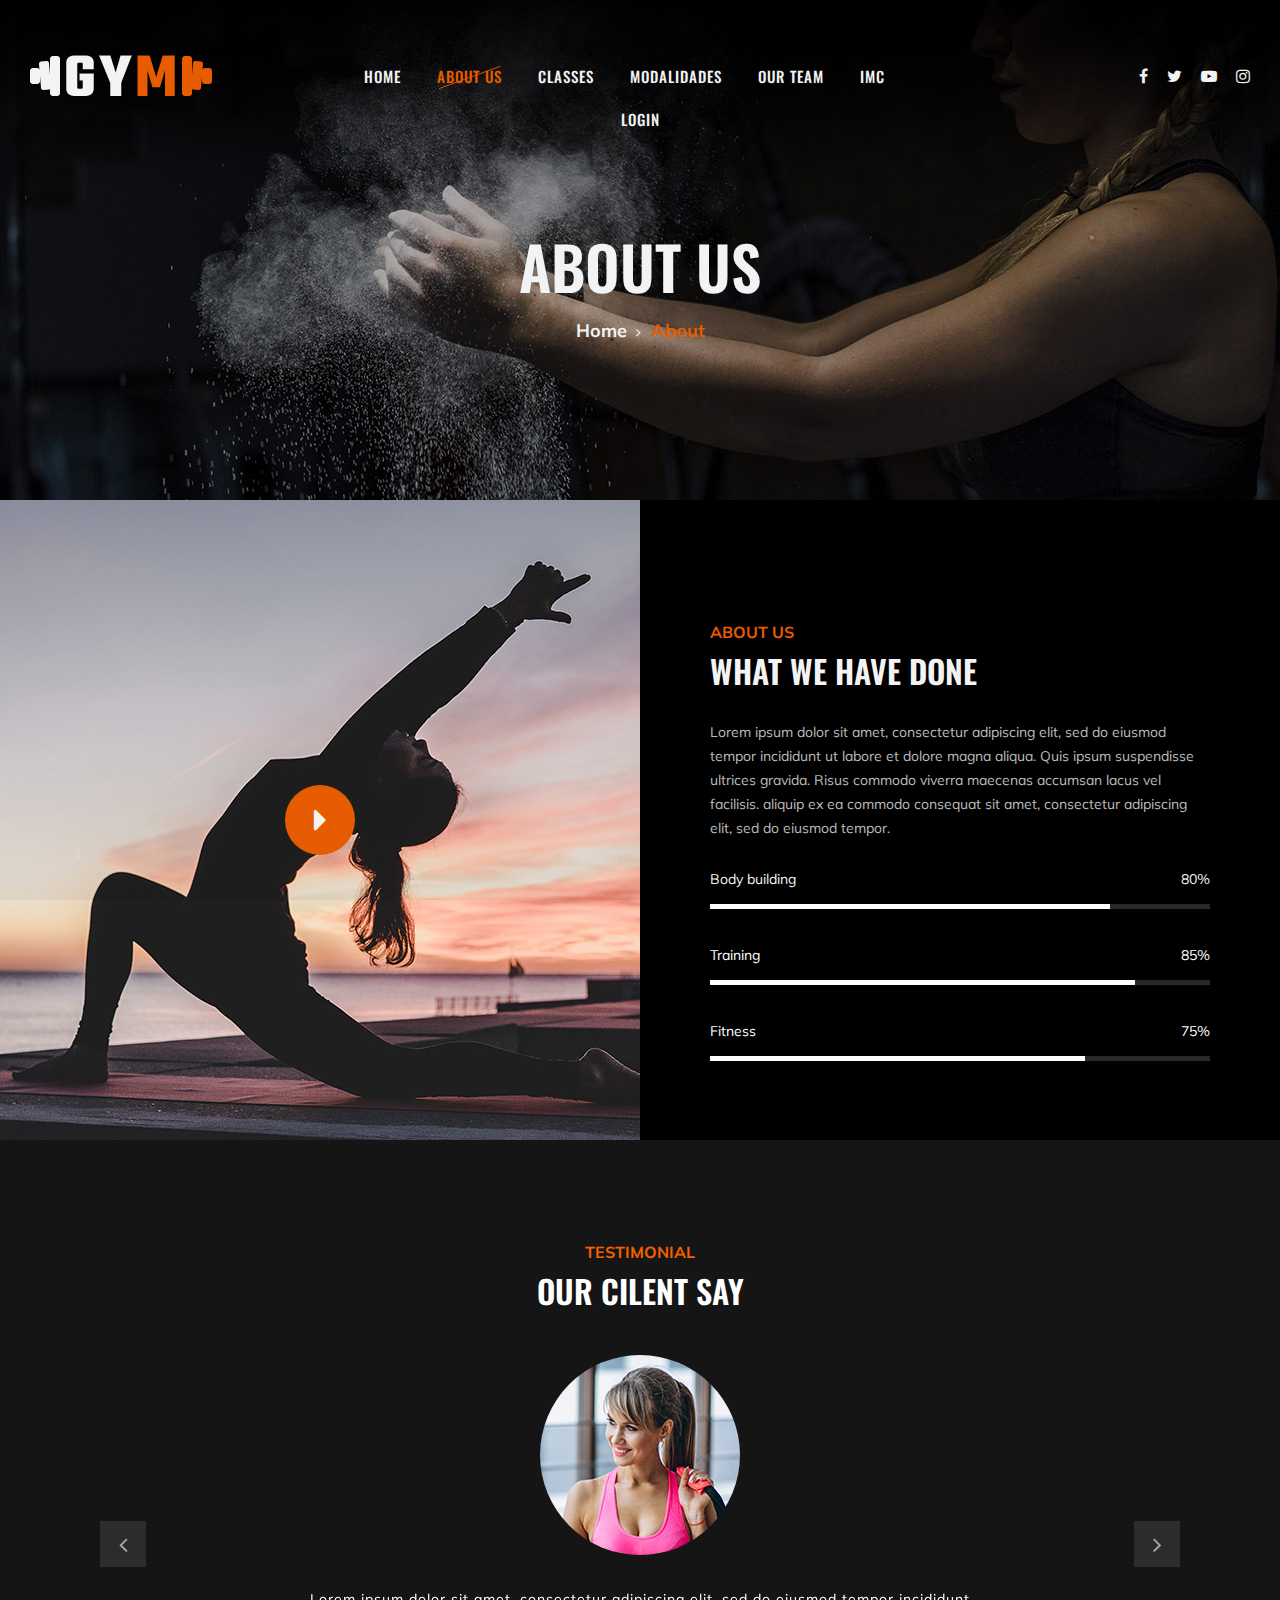
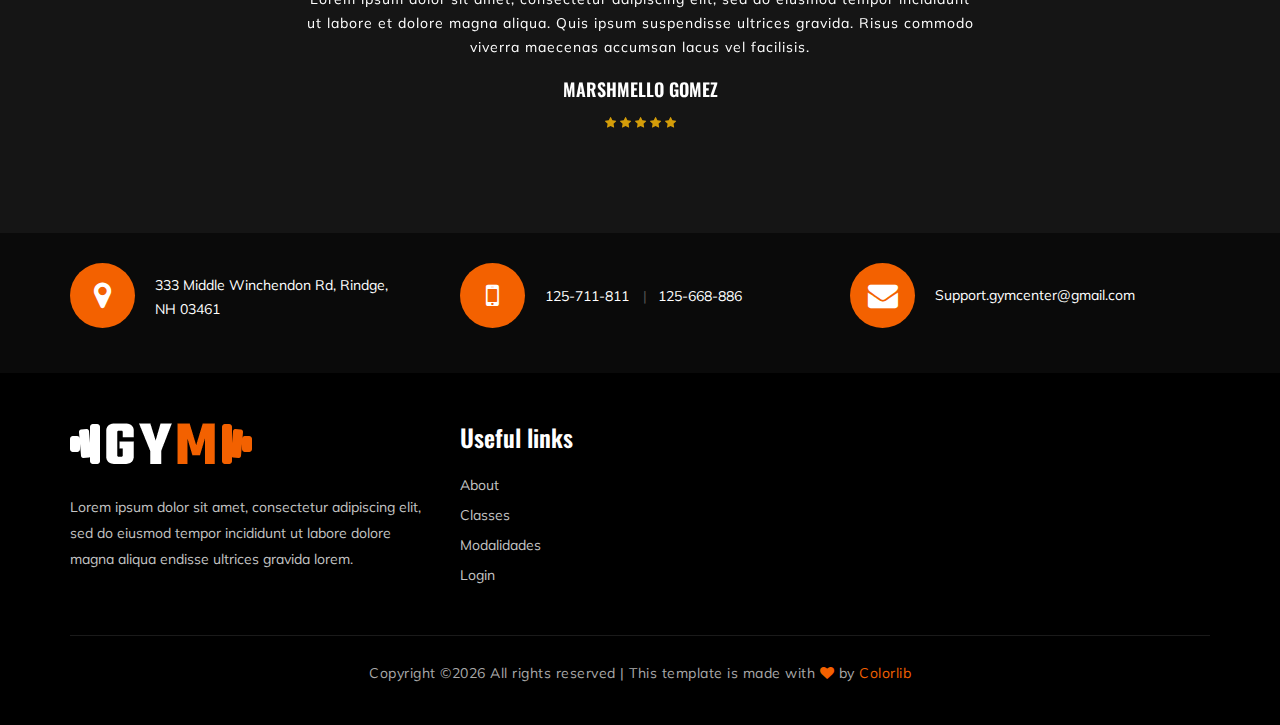
==== commit 50f228b0: "Feitas as remoções de funcionalidades que não serão utilizadas na página 'Sobre nós' do site." ====
--- a/gymlife/about-us.html
+++ b/gymlife/about-us.html
@@ -36,17 +36,18 @@
         <div class="canvas-close">
             <i class="fa fa-close"></i>
         </div>
-        <div class="canvas-search search-switch">
+        <!--<div class="canvas-search search-switch">
             <i class="fa fa-search"></i>
-        </div>
+        </div>-->
         <nav class="canvas-menu mobile-menu">
             <ul>
                 <li><a href="./index.html">Home</a></li>
                 <li><a href="./about-us.html">About Us</a></li>
-                <li><a href="./classes.html">Classes</a></li>
-                <li><a href="./services.html">Services</a></li>
+                <li><a href="./class-details.html">Classes</a></li>
+                <li><a href="./services.html">Modalidades</a></li>
                 <li><a href="./team.html">Our Team</a></li>
-                <li><a href="#">Pages</a>
+                <li><a href="./bmi-calculator.html">IMC</a></li>
+                <!--<li><a href="#">Pages</a>
                     <ul class="dropdown">
                         <li><a href="./about-us.html">About us</a></li>
                         <li><a href="./class-timetable.html">Classes timetable</a></li>
@@ -56,8 +57,8 @@
                         <li><a href="./blog.html">Our blog</a></li>
                         <li><a href="./404.html">404</a></li>
                     </ul>
-                </li>
-                <li><a href="./contact.html">Contact</a></li>
+                </li>-->
+                <li><a href="./contact.html">Login</a></li>
             </ul>
         </nav>
         <div id="mobile-menu-wrap"></div>
@@ -87,9 +88,10 @@
                             <li><a href="./index.html">Home</a></li>
                             <li class="active"><a href="./about-us.html">About Us</a></li>
                             <li><a href="./class-details.html">Classes</a></li>
-                            <li><a href="./services.html">Services</a></li>
+                            <li><a href="./services.html">Modalidades</a></li>
                             <li><a href="./team.html">Our Team</a></li>
-                            <li><a href="#">Pages</a>
+                            <li><a href="./bmi-calculator.html">IMC</a></li>
+                            <!--<li><a href="#">Pages</a>
                                 <ul class="dropdown">
                                     <li><a href="./about-us.html">About us</a></li>
                                     <li><a href="./class-timetable.html">Classes timetable</a></li>
@@ -99,16 +101,16 @@
                                     <li><a href="./blog.html">Our blog</a></li>
                                     <li><a href="./404.html">404</a></li>
                                 </ul>
-                            </li>
-                            <li><a href="./contact.html">Contact</a></li>
+                            </li>-->
+                            <li><a href="./contact.html">Login</a></li>
                         </ul>
                     </nav>
                 </div>
                 <div class="col-lg-3">
                     <div class="top-option">
-                        <div class="to-search search-switch">
+                        <!--<div class="to-search search-switch">
                             <i class="fa fa-search"></i>
-                        </div>
+                        </div>-->
                         <div class="to-social">
                             <a href="#"><i class="fa fa-facebook"></i></a>
                             <a href="#"><i class="fa fa-twitter"></i></a>
@@ -144,7 +146,7 @@
     <!-- Breadcrumb Section End -->
 
     <!-- ChoseUs Section Begin -->
-    <section class="choseus-section spad">
+    <!--<section class="choseus-section spad">
         <div class="container">
             <div class="row">
                 <div class="col-lg-12">
@@ -189,7 +191,7 @@
                 </div>
             </div>
         </div>
-    </section>
+    </section>-->
     <!-- ChoseUs Section End -->
 
     <!-- About US Section Begin -->
@@ -251,7 +253,7 @@
     <!-- About US Section End -->
 
     <!-- Team Section Begin -->
-    <section class="team-section spad">
+    <!--<section class="team-section spad">
         <div class="container">
             <div class="row">
                 <div class="col-lg-12">
@@ -317,11 +319,11 @@
                 </div>
             </div>
         </div>
-    </section>
+    </section>-->
     <!-- Team Section End -->
 
     <!-- Banner Section Begin -->
-    <section class="banner-section set-bg" data-setbg="img/banner-bg.jpg">
+    <!--<section class="banner-section set-bg" data-setbg="img/banner-bg.jpg">
         <div class="container">
             <div class="row">
                 <div class="col-lg-12 text-center">
@@ -333,7 +335,7 @@
                 </div>
             </div>
         </div>
-    </section>
+    </section>-->
     <!-- Banner Section End -->
 
     <!-- Testimonial Section Begin -->
@@ -438,27 +440,27 @@
                         </div>
                         <p>Lorem ipsum dolor sit amet, consectetur adipiscing elit, sed do eiusmod tempor incididunt ut
                             labore dolore magna aliqua endisse ultrices gravida lorem.</p>
-                        <div class="fa-social">
+                        <!--<div class="fa-social">
                             <a href="#"><i class="fa fa-facebook"></i></a>
                             <a href="#"><i class="fa fa-twitter"></i></a>
                             <a href="#"><i class="fa fa-youtube-play"></i></a>
                             <a href="#"><i class="fa fa-instagram"></i></a>
                             <a href="#"><i class="fa  fa-envelope-o"></i></a>
-                        </div>
+                        </div>-->
                     </div>
                 </div>
                 <div class="col-lg-2 col-md-3 col-sm-6">
                     <div class="fs-widget">
                         <h4>Useful links</h4>
                         <ul>
-                            <li><a href="#">About</a></li>
-                            <li><a href="#">Blog</a></li>
-                            <li><a href="#">Classes</a></li>
-                            <li><a href="#">Contact</a></li>
+                            <li><a href="./about-us.html">About</a></li>
+                            <li><a href="./class-details.html">Classes</a></li>
+                            <li><a href="./services.html">Modalidades</a></li>
+                            <li><a href="./contact.html">Login</a></li>
                         </ul>
                     </div>
                 </div>
-                <div class="col-lg-2 col-md-3 col-sm-6">
+                <!--<div class="col-lg-2 col-md-3 col-sm-6">
                     <div class="fs-widget">
                         <h4>Support</h4>
                         <ul>
@@ -468,8 +470,8 @@
                             <li><a href="#">Contact</a></li>
                         </ul>
                     </div>
-                </div>
-                <div class="col-lg-4 col-md-6">
+                </div>-->
+                <!--<div class="col-lg-4 col-md-6">
                     <div class="fs-widget">
                         <h4>Tips & Guides</h4>
                         <div class="fw-recent">
@@ -487,7 +489,7 @@
                             </ul>
                         </div>
                     </div>
-                </div>
+                </div>-->
             </div>
             <div class="row">
                 <div class="col-lg-12 text-center">
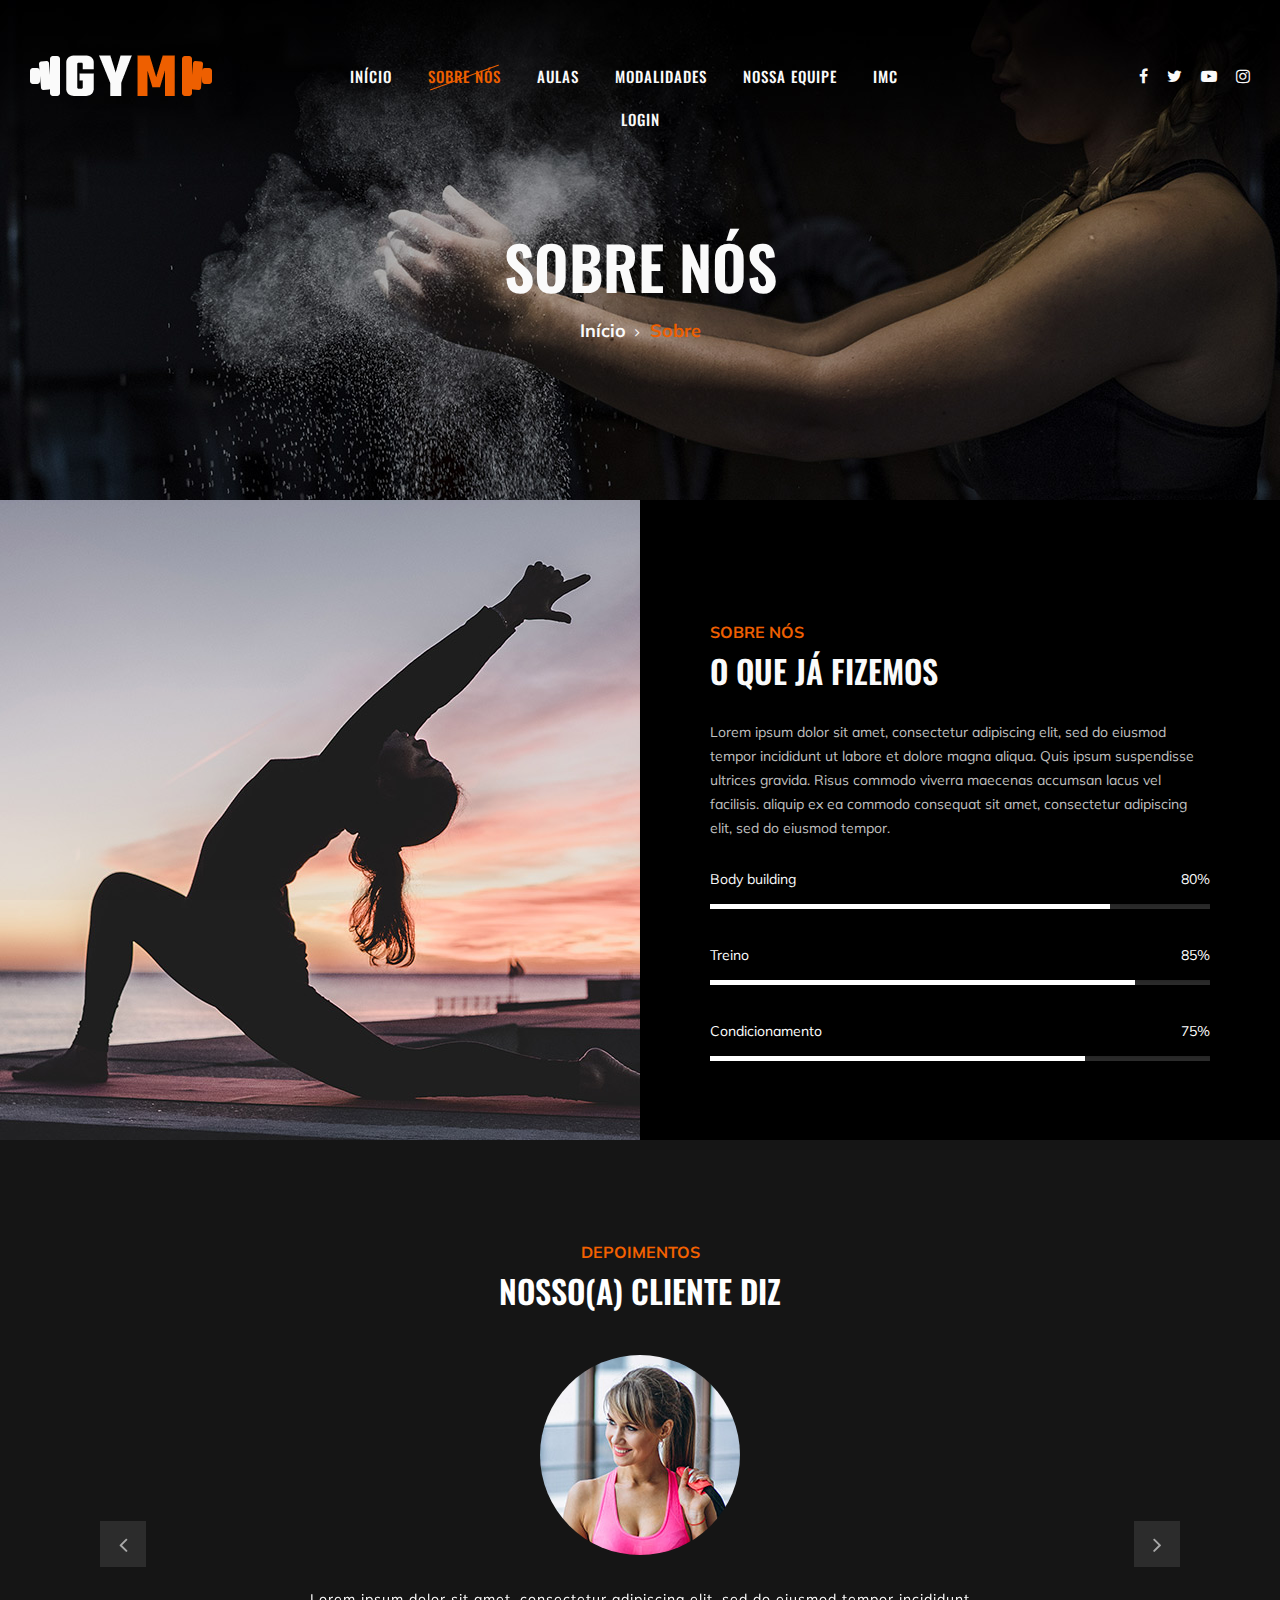
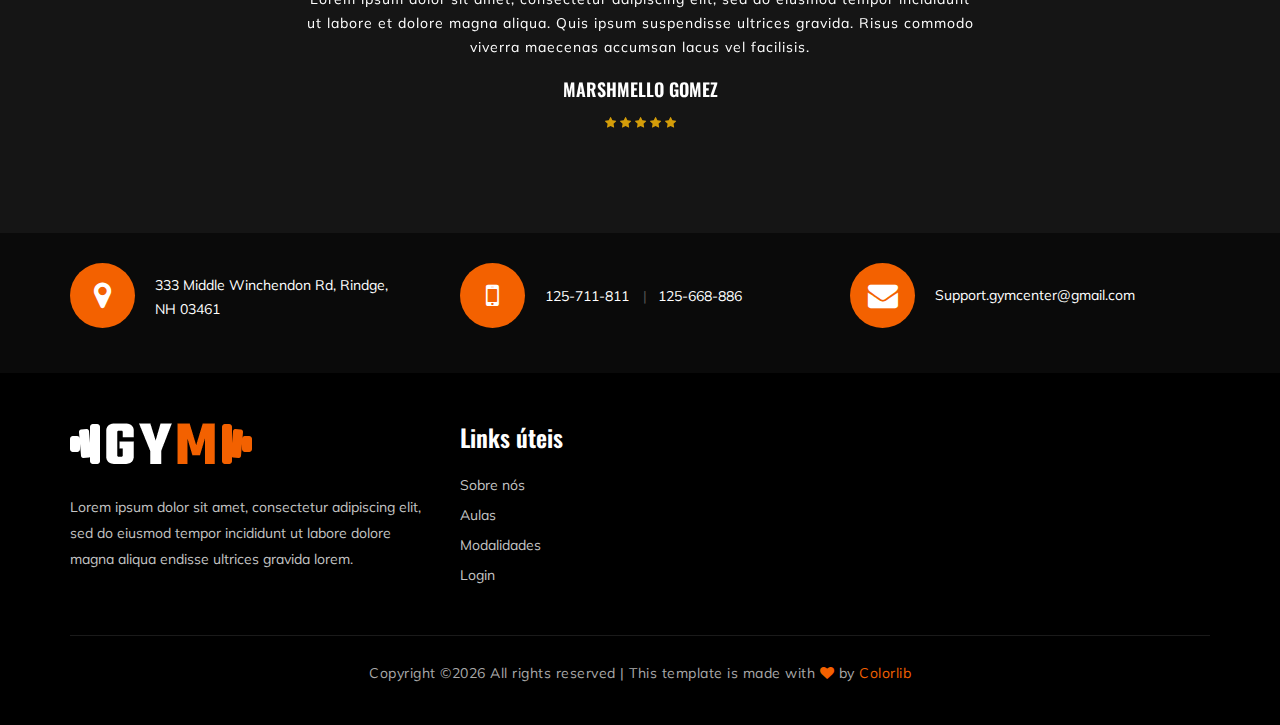
==== commit 6d223c00: "Feitas modificações em texto, mais algumas remoções de botões (antes não percebidos) e alterações no" ====
--- a/gymlife/about-us.html
+++ b/gymlife/about-us.html
@@ -41,11 +41,11 @@
         </div>-->
         <nav class="canvas-menu mobile-menu">
             <ul>
-                <li><a href="./index.html">Home</a></li>
-                <li><a href="./about-us.html">About Us</a></li>
-                <li><a href="./class-details.html">Classes</a></li>
+                <li><a href="./index.html">Início</a></li>
+                <li><a href="./about-us.html">Sobre nós</a></li>
+                <li><a href="./class-details.html">Aulas</a></li>
                 <li><a href="./services.html">Modalidades</a></li>
-                <li><a href="./team.html">Our Team</a></li>
+                <li><a href="./team.html">Nossa equipe</a></li>
                 <li><a href="./bmi-calculator.html">IMC</a></li>
                 <!--<li><a href="#">Pages</a>
                     <ul class="dropdown">
@@ -85,11 +85,11 @@
                 <div class="col-lg-6">
                     <nav class="nav-menu">
                         <ul>
-                            <li><a href="./index.html">Home</a></li>
-                            <li class="active"><a href="./about-us.html">About Us</a></li>
-                            <li><a href="./class-details.html">Classes</a></li>
+                            <li><a href="./index.html">Início</a></li>
+                            <li class="active"><a href="./about-us.html">Sobre nós</a></li>
+                            <li><a href="./class-details.html">Aulas</a></li>
                             <li><a href="./services.html">Modalidades</a></li>
-                            <li><a href="./team.html">Our Team</a></li>
+                            <li><a href="./team.html">Nossa equipe</a></li>
                             <li><a href="./bmi-calculator.html">IMC</a></li>
                             <!--<li><a href="#">Pages</a>
                                 <ul class="dropdown">
@@ -133,10 +133,10 @@
             <div class="row">
                 <div class="col-lg-12 text-center">
                     <div class="breadcrumb-text">
-                        <h2>About us</h2>
+                        <h2>Sobre nós</h2>
                         <div class="bt-option">
-                            <a href="./index.html">Home</a>
-                            <span>About</span>
+                            <a href="./index.html">Início</a>
+                            <span>Sobre</span>
                         </div>
                     </div>
                 </div>
@@ -200,15 +200,15 @@
             <div class="row">
                 <div class="col-lg-6 p-0">
                     <div class="about-video set-bg" data-setbg="img/about-us.jpg">
-                        <a href="https://www.youtube.com/watch?v=EzKkl64rRbM" class="play-btn video-popup"><i
-                                class="fa fa-caret-right"></i></a>
+                        <!--<a href="https://www.youtube.com/watch?v=EzKkl64rRbM" class="play-btn video-popup"><i
+                                class="fa fa-caret-right"></i></a>-->
                     </div>
                 </div>
                 <div class="col-lg-6 p-0">
                     <div class="about-text">
                         <div class="section-title">
-                            <span>About Us</span>
-                            <h2>What we have done</h2>
+                            <span>Sobre nós</span>
+                            <h2>O que já fizemos</h2>
                         </div>
                         <div class="at-desc">
                             <p>Lorem ipsum dolor sit amet, consectetur adipiscing elit, sed do eiusmod tempor incididunt
@@ -227,7 +227,7 @@
                                 </div>
                             </div>
                             <div class="ab-item">
-                                <p>Training</p>
+                                <p>Treino</p>
                                 <div id="bar2" class="barfiller">
                                     <span class="fill" data-percentage="85"></span>
                                     <div class="tipWrap">
@@ -236,7 +236,7 @@
                                 </div>
                             </div>
                             <div class="ab-item">
-                                <p>Fitness</p>
+                                <p>Condicionamento</p>
                                 <div id="bar3" class="barfiller">
                                     <span class="fill" data-percentage="75"></span>
                                     <div class="tipWrap">
@@ -344,8 +344,8 @@
             <div class="row">
                 <div class="col-lg-12">
                     <div class="section-title">
-                        <span>Testimonial</span>
-                        <h2>Our cilent say</h2>
+                        <span>Depoimentos</span>
+                        <h2>Nosso(a) cliente diz</h2>
                     </div>
                 </div>
             </div>
@@ -451,10 +451,10 @@
                 </div>
                 <div class="col-lg-2 col-md-3 col-sm-6">
                     <div class="fs-widget">
-                        <h4>Useful links</h4>
+                        <h4>Links úteis</h4>
                         <ul>
-                            <li><a href="./about-us.html">About</a></li>
-                            <li><a href="./class-details.html">Classes</a></li>
+                            <li><a href="./about-us.html">Sobre nós</a></li>
+                            <li><a href="./class-details.html">Aulas</a></li>
                             <li><a href="./services.html">Modalidades</a></li>
                             <li><a href="./contact.html">Login</a></li>
                         </ul>
--- a/gymlife/css/style.css
+++ b/gymlife/css/style.css
@@ -1806,6 +1806,7 @@
 }
 
 .sidebar-option .so-categories {
+	color: #ffffff;
 	margin-bottom: 40px;
 }
 
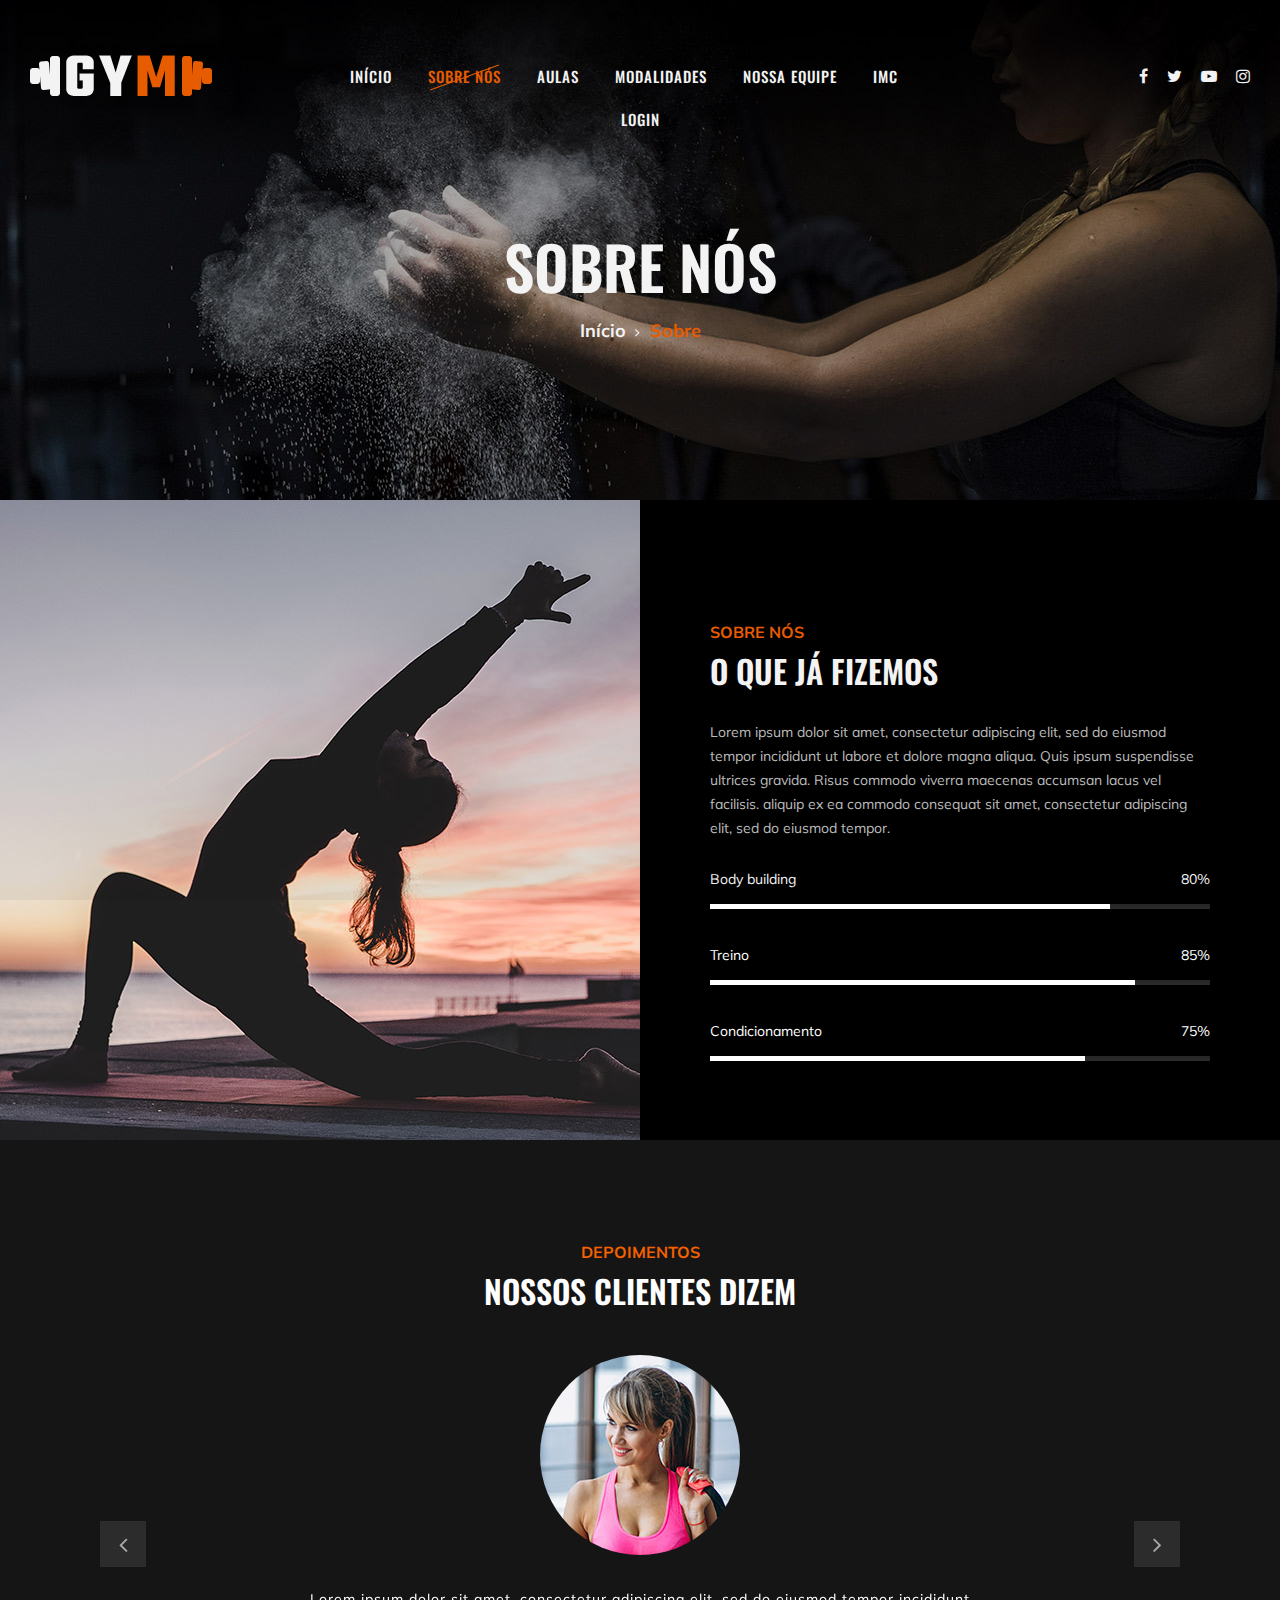
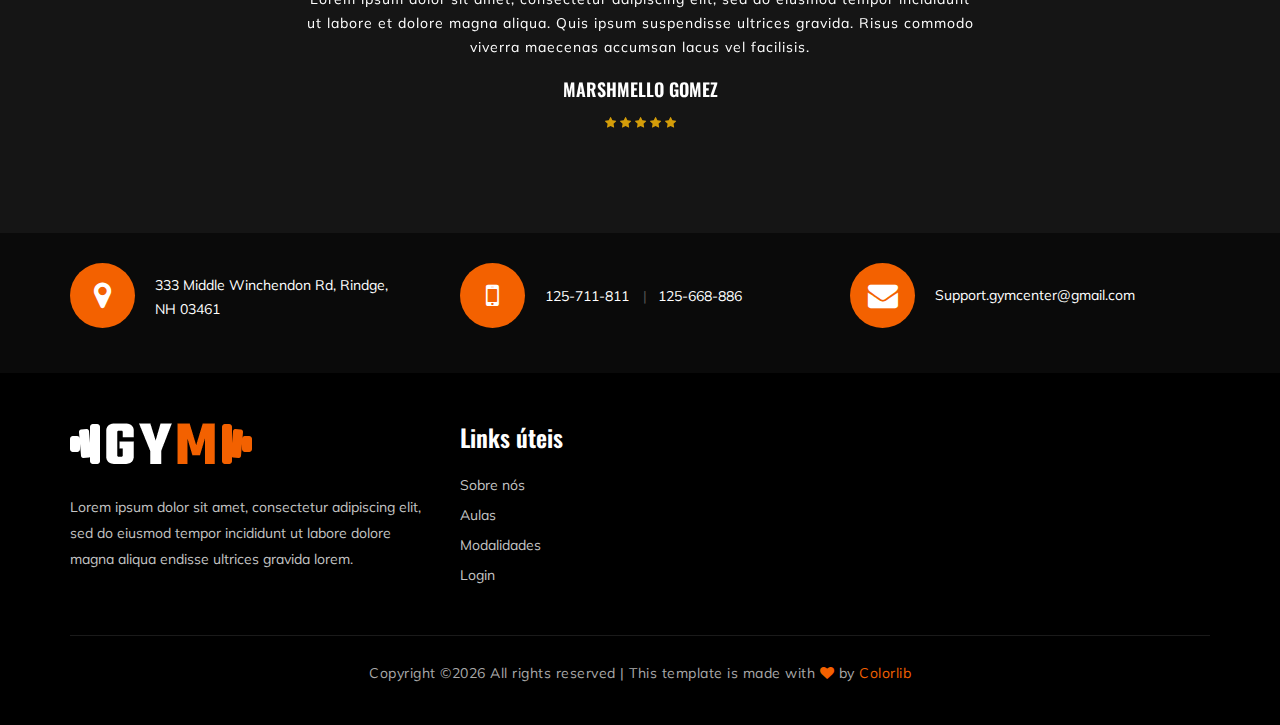
==== commit dfafa875: "Feita apenas uma alteração em uma base na seção 'Depoimentos'." ====
--- a/gymlife/about-us.html
+++ b/gymlife/about-us.html
@@ -345,7 +345,7 @@
                 <div class="col-lg-12">
                     <div class="section-title">
                         <span>Depoimentos</span>
-                        <h2>Nosso(a) cliente diz</h2>
+                        <h2>Nossos clientes dizem</h2>
                     </div>
                 </div>
             </div>
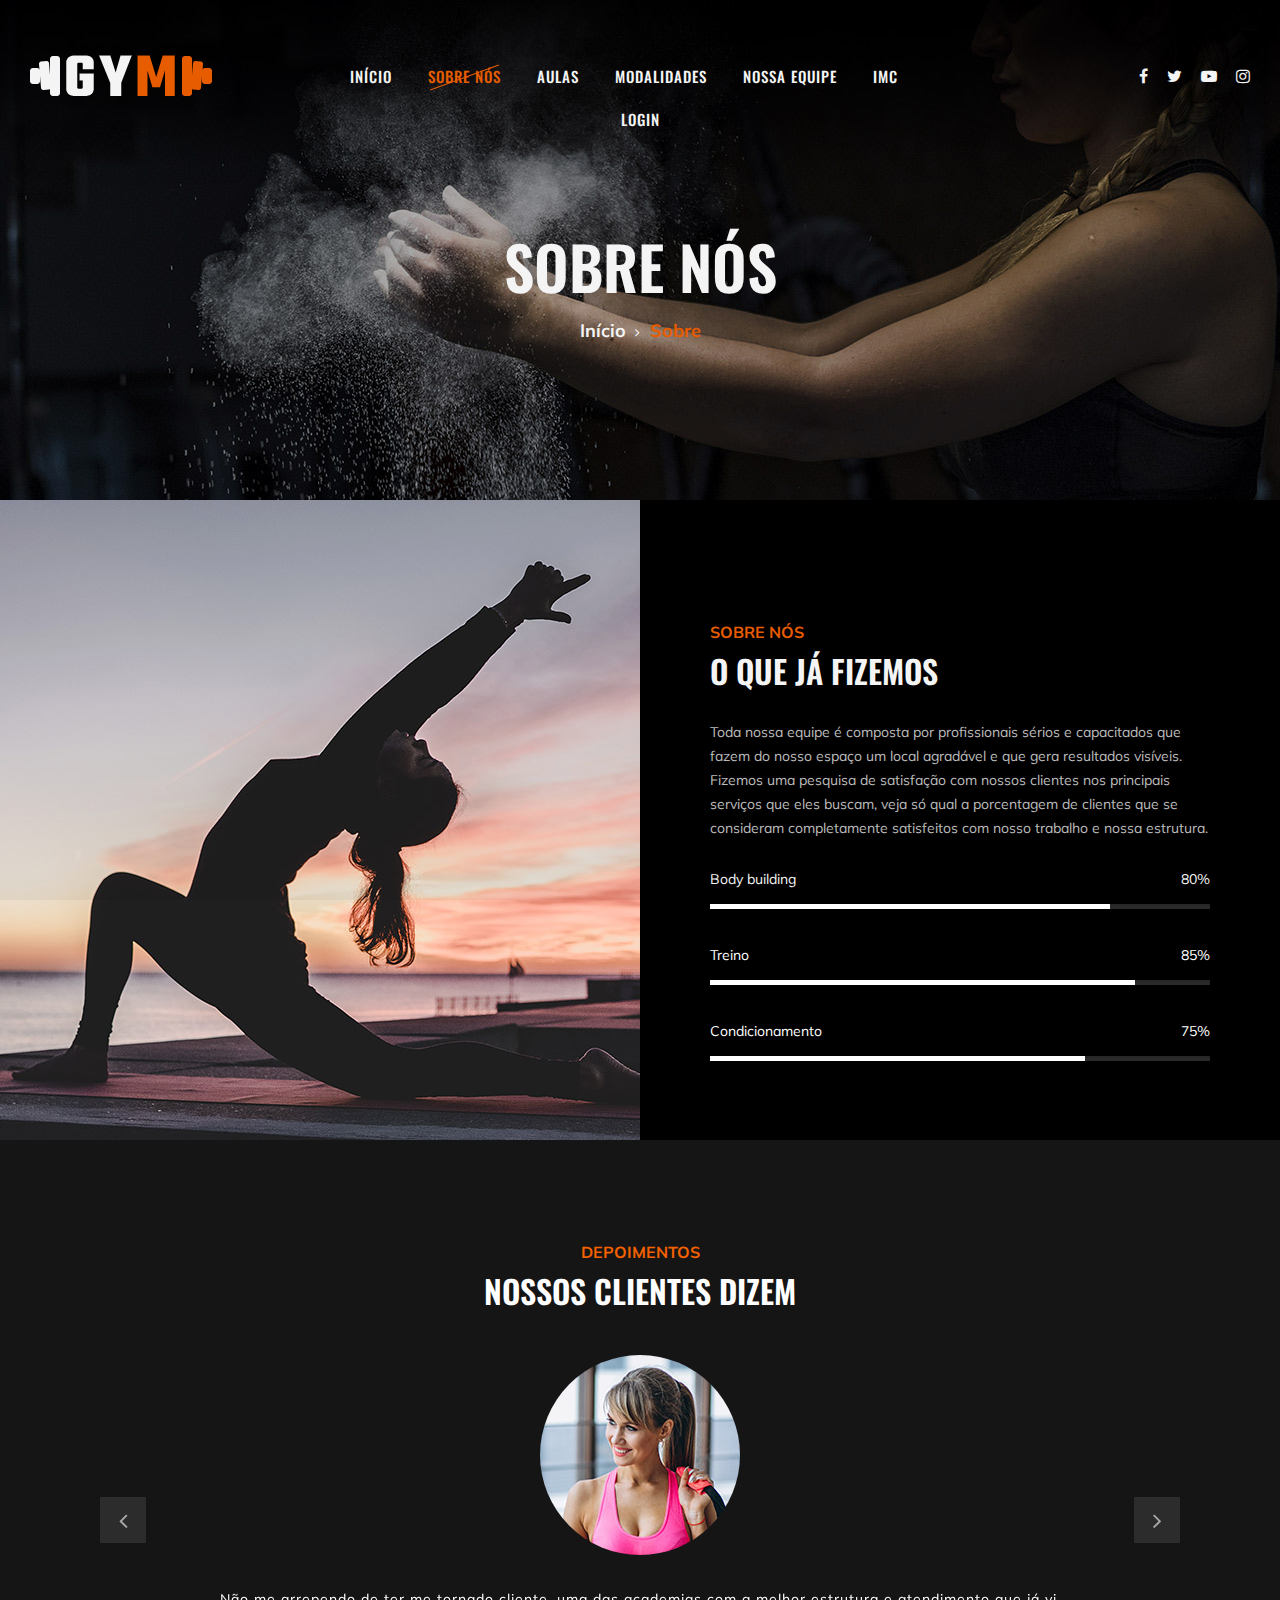
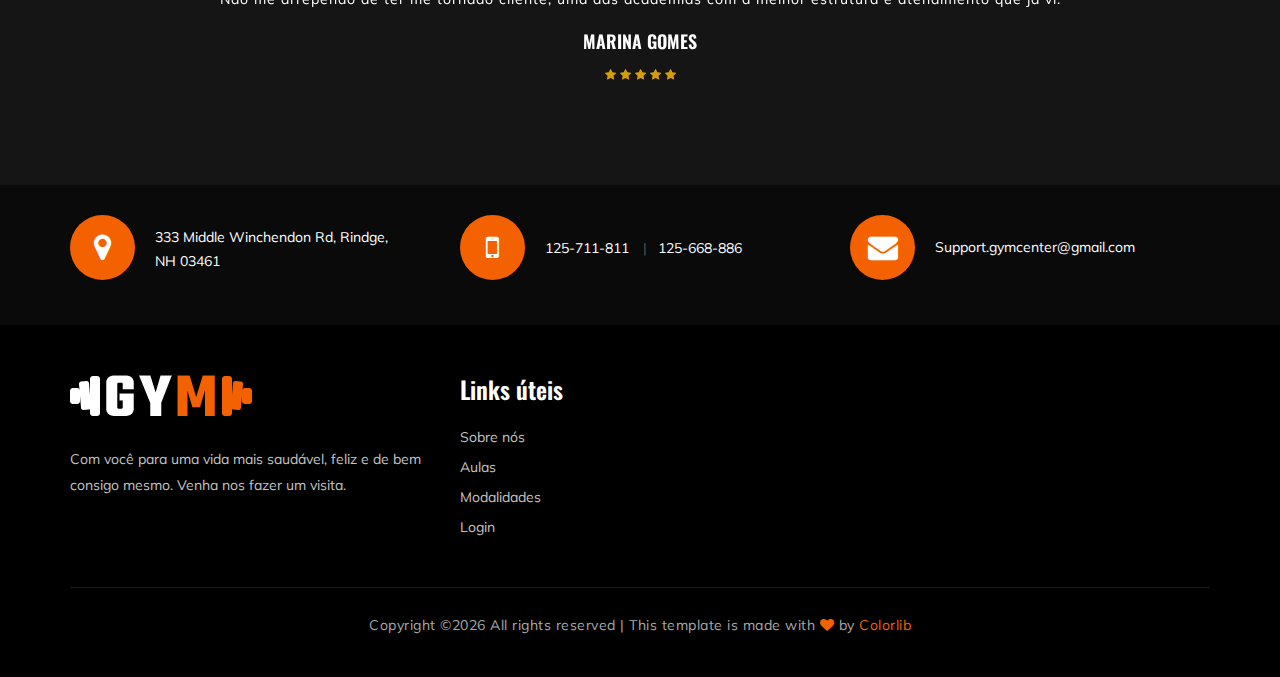
==== commit 1ac57944: "Removidos os textos de Lorem ipsum e feitas algumas modificações." ====
--- a/gymlife/about-us.html
+++ b/gymlife/about-us.html
@@ -211,10 +211,9 @@
                             <h2>O que já fizemos</h2>
                         </div>
                         <div class="at-desc">
-                            <p>Lorem ipsum dolor sit amet, consectetur adipiscing elit, sed do eiusmod tempor incididunt
-                                ut labore et dolore magna aliqua. Quis ipsum suspendisse ultrices gravida. Risus commodo
-                                viverra maecenas accumsan lacus vel facilisis. aliquip ex ea commodo consequat sit amet,
-                                consectetur adipiscing elit, sed do eiusmod tempor.</p>
+                            <p>Toda nossa equipe é composta por profissionais sérios e capacitados que fazem do nosso espaço um local
+                                agradável e que gera resultados visíveis. Fizemos uma pesquisa de satisfação com nossos clientes nos principais serviços que eles buscam, veja só qual
+                                a porcentagem de clientes que se consideram completamente satisfeitos com nosso trabalho e nossa estrutura.</p>
                         </div>
                         <div class="about-bar">
                             <div class="ab-item">
@@ -357,10 +356,8 @@
                                 <img src="img/testimonial/testimonial-1.jpg" alt="">
                             </div>
                             <div class="ti_text">
-                                <p>Lorem ipsum dolor sit amet, consectetur adipiscing elit, sed do eiusmod tempor
-                                    incididunt<br /> ut labore et dolore magna aliqua. Quis ipsum suspendisse ultrices
-                                    gravida. Risus commodo<br /> viverra maecenas accumsan lacus vel facilisis.</p>
-                                <h5>Marshmello Gomez</h5>
+                                <p>Não me arrependo de ter me tornado cliente, uma das academias com a melhor estrutura e atendimento que já vi.<br /></p>
+                                <h5>Marina Gomes</h5>
                                 <div class="tt-rating">
                                     <i class="fa fa-star"></i>
                                     <i class="fa fa-star"></i>
@@ -379,10 +376,8 @@
                                 <img src="img/testimonial/testimonial-2.jpg" alt="">
                             </div>
                             <div class="ti_text">
-                                <p>Lorem ipsum dolor sit amet, consectetur adipiscing elit, sed do eiusmod tempor
-                                    incididunt<br /> ut labore et dolore magna aliqua. Quis ipsum suspendisse ultrices
-                                    gravida. Risus commodo<br /> viverra maecenas accumsan lacus vel facilisis.</p>
-                                <h5>Marshmello Gomez</h5>
+                                <p>Se você busca um local sério para treinar e mudar seu estilo de vida, esse é o lugar! Sem dúvidas!<br /></p>
+                                <h5>Raphaela Vieira</h5>
                                 <div class="tt-rating">
                                     <i class="fa fa-star"></i>
                                     <i class="fa fa-star"></i>
@@ -438,8 +433,8 @@
                         <div class="fa-logo">
                             <a href="#"><img src="img/logo.png" alt=""></a>
                         </div>
-                        <p>Lorem ipsum dolor sit amet, consectetur adipiscing elit, sed do eiusmod tempor incididunt ut
-                            labore dolore magna aliqua endisse ultrices gravida lorem.</p>
+                        <p>Com você para uma vida mais saudável, feliz e de bem consigo mesmo.
+                            Venha nos fazer um visita.</p>
                         <!--<div class="fa-social">
                             <a href="#"><i class="fa fa-facebook"></i></a>
                             <a href="#"><i class="fa fa-twitter"></i></a>
